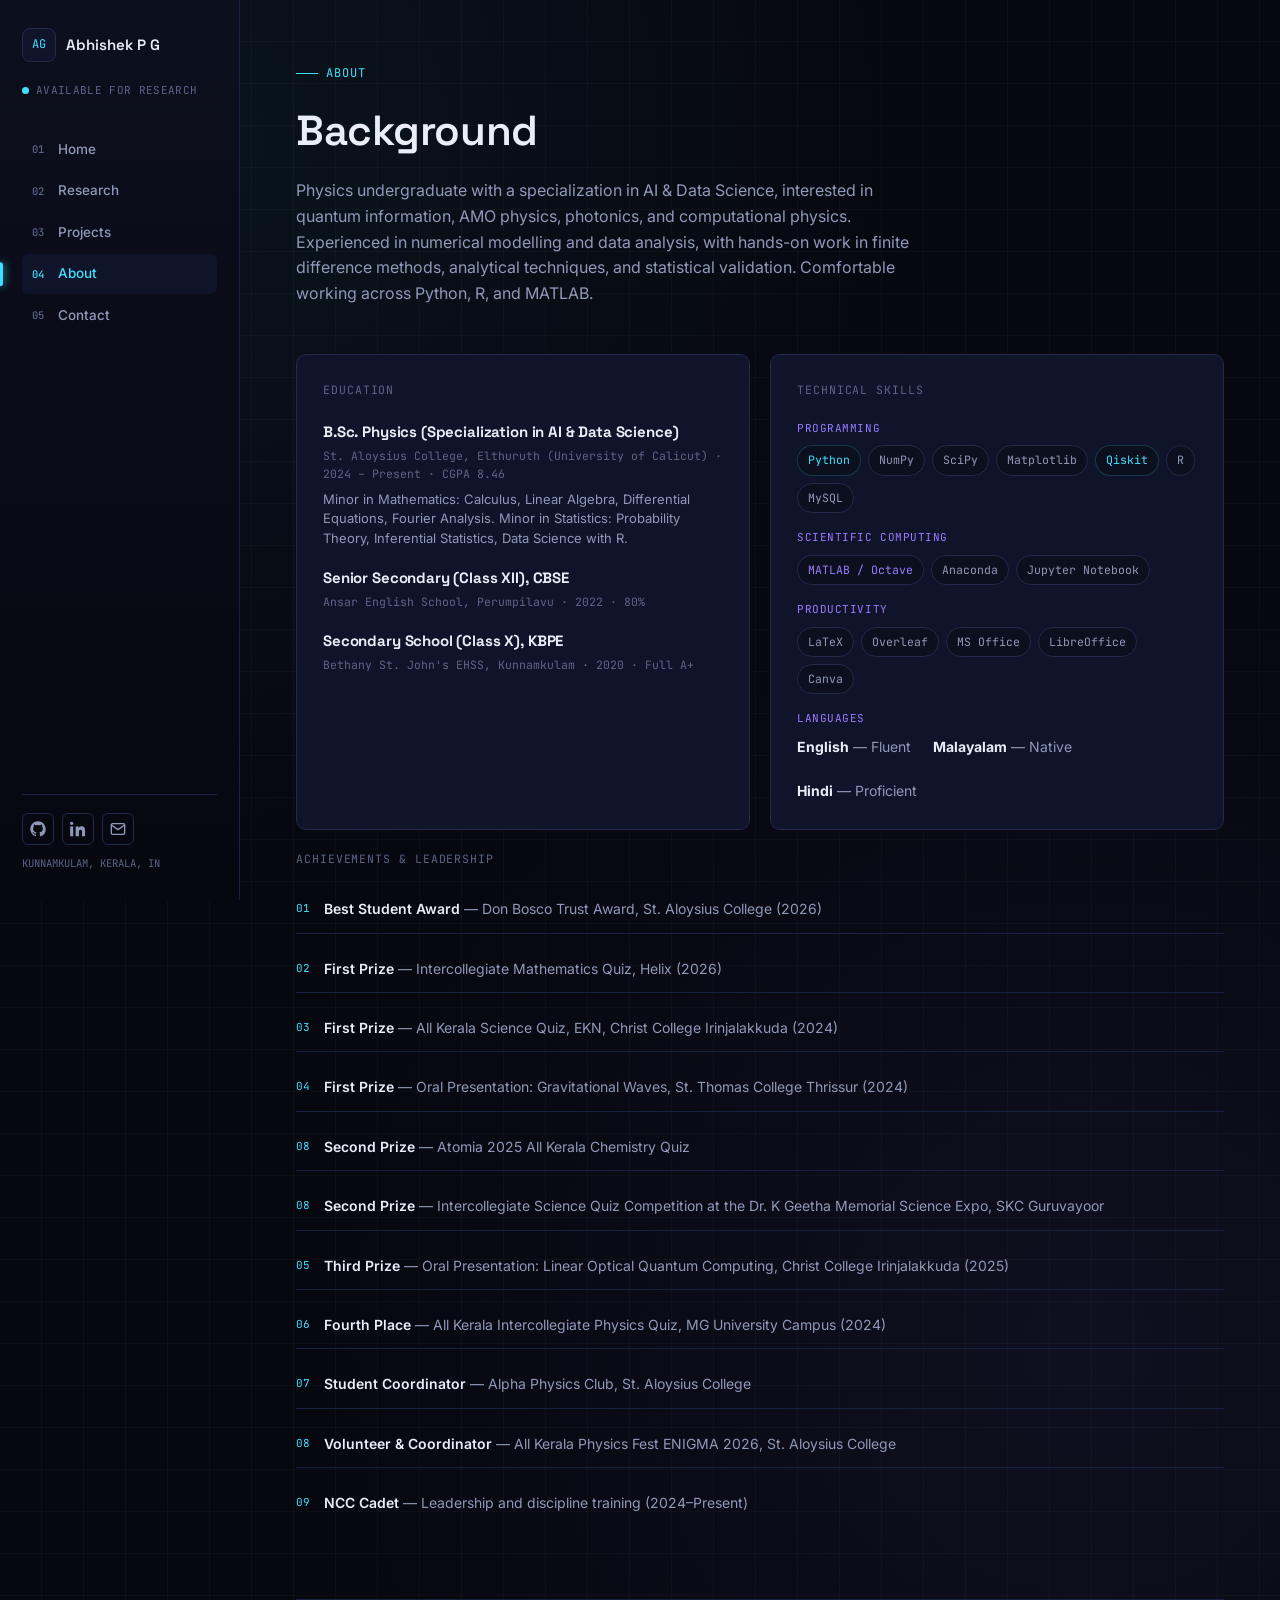
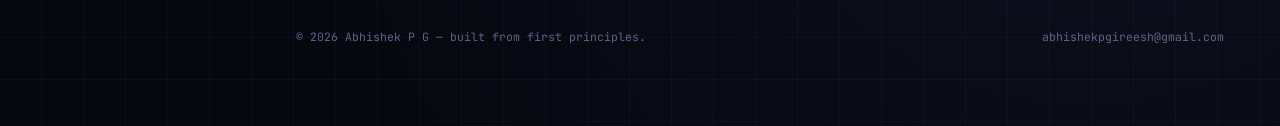
==== about.html @ 868a7b98 "Update about.html" ====
<!DOCTYPE html>
<html lang="en">
<head>
<meta charset="UTF-8">
<meta name="viewport" content="width=device-width, initial-scale=1.0">
<title>About — Abhishek P G</title>
<link rel="icon" type="image/svg+xml" href="favicon.svg">
<link rel="icon" href="favicon.ico" sizes="any">
<link rel="apple-touch-icon" href="apple-touch-icon.png">
<link rel="preconnect" href="https://fonts.googleapis.com">
<link rel="preconnect" href="https://fonts.gstatic.com" crossorigin>
<link href="https://fonts.googleapis.com/css2?family=Space+Grotesk:wght@500;600;700&family=Inter:wght@400;500;600&family=JetBrains+Mono:wght@400;500&display=swap" rel="stylesheet">
<link rel="stylesheet" href="style.css">
</head>
<body>

<div class="topbar">
  <div class="brand-name">Abhishek P G</div>
  <button class="menu-toggle" aria-label="Open navigation" aria-expanded="false">
    <svg width="18" height="18" viewBox="0 0 24 24" fill="none" stroke="currentColor" stroke-width="2" stroke-linecap="round"><line x1="3" y1="6" x2="21" y2="6"/><line x1="3" y1="12" x2="21" y2="12"/><line x1="3" y1="18" x2="21" y2="18"/></svg>
  </button>
</div>

<div class="shell">
  <aside class="sidebar">
    <div class="brand">
      <div class="brand-mark">AG</div>
      <div class="brand-name">Abhishek P G</div>
    </div>
    <div class="status-row"><span class="status-dot"></span> AVAILABLE FOR RESEARCH</div>

    <nav class="nav-list">
      <a href="index.html"><span class="idx">01</span>Home</a>
      <a href="research.html"><span class="idx">02</span>Research</a>
      <a href="projects.html"><span class="idx">03</span>Projects</a>
      <a href="about.html"><span class="idx">04</span>About</a>
      <a href="contact.html"><span class="idx">05</span>Contact</a>
    </nav>

    <div class="sidebar-foot">
      <div class="sidebar-socials">
        <a class="icon-btn" href="https://github.com/avatheman" target="_blank" rel="noopener" aria-label="GitHub">
          <svg width="16" height="16" viewBox="0 0 24 24" fill="currentColor"><path d="M12 .5C5.73.5.5 5.73.5 12c0 5.08 3.29 9.39 7.86 10.91.57.1.78-.25.78-.55v-1.94c-3.2.7-3.88-1.54-3.88-1.54-.52-1.33-1.28-1.68-1.28-1.68-1.04-.72.08-.7.08-.7 1.15.08 1.76 1.18 1.76 1.18 1.03 1.75 2.7 1.25 3.36.96.1-.75.4-1.25.73-1.54-2.55-.29-5.24-1.28-5.24-5.7 0-1.26.45-2.29 1.18-3.1-.12-.29-.51-1.46.11-3.05 0 0 .96-.31 3.15 1.18a10.9 10.9 0 0 1 5.74 0c2.19-1.49 3.15-1.18 3.15-1.18.62 1.59.23 2.76.11 3.05.73.81 1.18 1.84 1.18 3.1 0 4.43-2.69 5.41-5.25 5.7.41.36.78 1.08.78 2.17v3.22c0 .3.21.66.79.55A10.51 10.51 0 0 0 23.5 12c0-6.27-5.23-11.5-11.5-11.5Z"/></svg>
        </a>
        <a class="icon-btn" href="https://linkedin.com/in/abhishek-p-gireesh" target="_blank" rel="noopener" aria-label="LinkedIn">
          <svg width="16" height="16" viewBox="0 0 24 24" fill="currentColor"><path d="M4.98 3.5C4.98 4.88 3.87 6 2.5 6S0 4.88 0 3.5 1.12 1 2.5 1s2.48 1.12 2.48 2.5ZM.24 8.24h4.5V23H.24V8.24ZM8.5 8.24h4.32v2.01h.06c.6-1.13 2.07-2.33 4.26-2.33 4.55 0 5.39 3 5.39 6.9V23h-4.5v-6.44c0-1.54-.03-3.53-2.15-3.53-2.15 0-2.48 1.68-2.48 3.41V23H8.5V8.24Z"/></svg>
        </a>
        <a class="icon-btn" href="mailto:abhishekpgireesh@gmail.com" aria-label="Email">
          <svg width="16" height="16" viewBox="0 0 24 24" fill="none" stroke="currentColor" stroke-width="2" stroke-linecap="round" stroke-linejoin="round"><rect x="2" y="4" width="20" height="16" rx="2"/><path d="m22 6-10 7L2 6"/></svg>
        </a>
      </div>
      <div class="sidebar-loc">KUNNAMKULAM, KERALA, IN</div>
    </div>
  </aside>

  <main>
    <div class="container">
      <div class="page-eyebrow">About</div>
      <h1 class="page-title">Background</h1>
      <p class="page-lede">Physics undergraduate with a specialization in AI &amp; Data Science, interested in quantum information, AMO physics, photonics, and computational physics. Experienced in numerical modelling and data analysis, with hands-on work in finite difference methods, analytical techniques, and statistical validation. Comfortable working across Python, R, and MATLAB.</p>

      <div class="about-grid">
        <div class="card">
          <div class="section-label" style="margin-bottom:20px;">Education</div>
          <div class="edu-item">
            <h4>B.Sc. Physics (Specialization in AI &amp; Data Science)</h4>
            <div class="edu-meta">St. Aloysius College, Elthuruth (University of Calicut) · 2024 – Present · CGPA 8.46</div>
            <p>Minor in Mathematics: Calculus, Linear Algebra, Differential Equations, Fourier Analysis. Minor in Statistics: Probability Theory, Inferential Statistics, Data Science with R.</p>
          </div>
          <div class="edu-item">
            <h4>Senior Secondary (Class XII), CBSE</h4>
            <div class="edu-meta">Ansar English School, Perumpilavu · 2022 · 80%</div>
          </div>
          <div class="edu-item">
            <h4>Secondary School (Class X), KBPE</h4>
            <div class="edu-meta">Bethany St. John's EHSS, Kunnamkulam · 2020 · Full A+</div>
          </div>
        </div>

        <div class="card">
          <div class="section-label" style="margin-bottom:20px;">Technical Skills</div>
          <div class="skill-row">
            <div class="skill-cat">Programming</div>
            <div class="skill-tags">
              <span class="tag cyan">Python</span><span class="tag">NumPy</span><span class="tag">SciPy</span><span class="tag">Matplotlib</span><span class="tag cyan">Qiskit</span><span class="tag">R</span><span class="tag">MySQL</span>
            </div>
          </div>
          <div class="skill-row">
            <div class="skill-cat">Scientific Computing</div>
            <div class="skill-tags">
              <span class="tag violet">MATLAB / Octave</span><span class="tag">Anaconda</span><span class="tag">Jupyter Notebook</span>
            </div>
          </div>
          <div class="skill-row">
            <div class="skill-cat">Productivity</div>
            <div class="skill-tags">
              <span class="tag">LaTeX</span><span class="tag">Overleaf</span><span class="tag">MS Office</span><span class="tag">LibreOffice</span><span class="tag">Canva</span>
            </div>
          </div>
          <div class="skill-row" style="margin-bottom:0;">
            <div class="skill-cat">Languages</div>
            <div class="lang-row">
              <span class="lang-item"><b>English</b> — Fluent</span>
              <span class="lang-item"><b>Malayalam</b> — Native</span>
              <span class="lang-item"><b>Hindi</b> — Proficient</span>
            </div>
          </div>
        </div>
      </div>

      <div class="section-label">Achievements &amp; leadership</div>
      <div class="achv-list">
        <div class="achv-item"><span class="achv-mark">01</span><span><b>Best Student Award</b> — Don Bosco Trust Award, St. Aloysius College (2026)</span></div>
        <div class="achv-item"><span class="achv-mark">02</span><span><b>First Prize</b> — Intercollegiate Mathematics Quiz, Helix (2026)</span></div>
        <div class="achv-item"><span class="achv-mark">03</span><span><b>First Prize</b> — All Kerala Science Quiz, EKN, Christ College Irinjalakkuda (2024)</span></div>
        <div class="achv-item"><span class="achv-mark">04</span><span><b>First Prize</b> — Oral Presentation: Gravitational Waves, St. Thomas College Thrissur (2024)</span></div>

        <div class="achv-item"><span class="achv-mark">08</span><span><b>Second Prize</b> — Atomia 2025 All Kerala Chemistry Quiz</span></div>

        <div class="achv-item"><span class="achv-mark">08</span><span><b>Second Prize</b> —  Intercollegiate Science Quiz Competition at the Dr. K Geetha Memorial Science Expo, SKC Guruvayoor</span></div>

        <div class="achv-item"><span class="achv-mark">05</span><span><b>Third Prize</b> — Oral Presentation: Linear Optical Quantum Computing, Christ College Irinjalakkuda (2025)</span></div>
        <div class="achv-item"><span class="achv-mark">06</span><span><b>Fourth Place</b> — All Kerala Intercollegiate Physics Quiz, MG University Campus (2024)</span></div>
        <div class="achv-item"><span class="achv-mark">07</span><span><b>Student Coordinator</b> — Alpha Physics Club, St. Aloysius College</span></div>
        <div class="achv-item"><span class="achv-mark">08</span><span><b>Volunteer &amp; Coordinator</b> — All Kerala Physics Fest ENIGMA 2026, St. Aloysius College</span></div>
        <div class="achv-item"><span class="achv-mark">09</span><span><b>NCC Cadet</b> — Leadership and discipline training (2024–Present)</span></div>
      </div>

      <footer class="site-footer">
        <div>© 2026 Abhishek P G — built from first principles.</div>
        <div><a href="contact.html">abhishekpgireesh@gmail.com</a></div>
      </footer>
    </div>
  </main>
</div>

<script src="main.js"></script>
</body>
</html>
---- style.css ----
/* ============================================================
   Abhishek P G — Portfolio
   Design language: "Deep-Space Quantum"
   bg near-black indigo · electric cyan + violet accents
   Display: Space Grotesk · Body: Inter · Mono/data: JetBrains Mono
   ============================================================ */

:root{
  --bg:            #06070f;
  --bg-elevated:   #0c0f1d;
  --surface:       #10142a;
  --surface-2:     #151b36;
  --border:        #232a4a;
  --border-soft:   #1a2040;

  --cyan:          #3fe0ff;
  --cyan-dim:      #3fe0ff33;
  --violet:        #9b7bff;
  --violet-dim:    #9b7bff33;
  --error:         #ff5470;
  --error-dim:     #ff547033;

  --text:          #e9edf8;
  --text-dim:      #9099b8;
  --text-faint:    #5c6488;

  --font-display:  'Space Grotesk', sans-serif;
  --font-body:     'Inter', sans-serif;
  --font-mono:     'JetBrains Mono', monospace;

  --sidebar-w:     240px;
  --radius:        10px;
  --radius-sm:     6px;

  --ease: cubic-bezier(.16,.8,.3,1);
}

*, *::before, *::after{ box-sizing: border-box; }
html{ scroll-behavior: smooth; }

@media (prefers-reduced-motion: reduce){
  html{ scroll-behavior: auto; }
  *, *::before, *::after{
    animation-duration: 0.01ms !important;
    animation-iteration-count: 1 !important;
    transition-duration: 0.01ms !important;
    scroll-behavior: auto !important;
  }
}

body{
  margin: 0;
  background: var(--bg);
  color: var(--text);
  font-family: var(--font-body);
  font-size: 16px;
  line-height: 1.6;
  -webkit-font-smoothing: antialiased;
}

/* faint starfield / grid texture on the page background */
body{
  background-image:
    radial-gradient(circle at 15% 8%, rgba(63,224,255,0.06), transparent 40%),
    radial-gradient(circle at 85% 78%, rgba(155,123,255,0.07), transparent 45%),
    linear-gradient(rgba(255,255,255,0.025) 1px, transparent 1px),
    linear-gradient(90deg, rgba(255,255,255,0.025) 1px, transparent 1px);
  background-size: auto, auto, 42px 42px, 42px 42px;
  background-position: 0 0, 0 0, -1px -1px, -1px -1px;
}

a{ color: inherit; text-decoration: none; }
h1,h2,h3,h4{ font-family: var(--font-display); margin: 0; letter-spacing: -0.01em; }
p{ margin: 0; }
ul{ margin: 0; padding: 0; list-style: none; }

:focus-visible{
  outline: 2px solid var(--cyan);
  outline-offset: 3px;
  border-radius: 3px;
}

/* ---------- layout shell ---------- */
.shell{
  display: flex;
  min-height: 100vh;
}

/* ---------- sidebar ---------- */
.sidebar{
  width: var(--sidebar-w);
  flex-shrink: 0;
  position: sticky;
  top: 0;
  height: 100vh;
  border-right: 1px solid var(--border-soft);
  background: linear-gradient(180deg, var(--bg-elevated), var(--bg));
  display: flex;
  flex-direction: column;
  padding: 28px 22px;
  z-index: 100;
}

.brand{
  display: flex;
  align-items: center;
  gap: 10px;
  margin-bottom: 6px;
}
.brand-mark{
  width: 34px; height: 34px;
  border-radius: 8px;
  border: 1px solid var(--border);
  background: var(--surface);
  display: flex; align-items: center; justify-content: center;
  font-family: var(--font-mono);
  font-size: 12px;
  color: var(--cyan);
  flex-shrink: 0;
}
.brand-name{
  font-family: var(--font-display);
  font-size: 15px;
  font-weight: 600;
  line-height: 1.2;
}
.status-row{
  display: flex; align-items: center; gap: 7px;
  margin: 14px 0 30px;
  font-family: var(--font-mono);
  font-size: 11px;
  color: var(--text-faint);
  letter-spacing: 0.03em;
}
.status-dot{
  width: 7px; height: 7px; border-radius: 50%;
  background: var(--cyan);
  box-shadow: 0 0 0 0 var(--cyan-dim);
  animation: pulse-dot 2.4s var(--ease) infinite;
}
@keyframes pulse-dot{
  0%   { box-shadow: 0 0 0 0 rgba(63,224,255,0.5); }
  70%  { box-shadow: 0 0 0 7px rgba(63,224,255,0); }
  100% { box-shadow: 0 0 0 0 rgba(63,224,255,0); }
}

.nav-list{
  display: flex;
  flex-direction: column;
  gap: 2px;
}
.nav-list a{
  display: flex;
  align-items: center;
  gap: 10px;
  padding: 9px 10px;
  border-radius: var(--radius-sm);
  font-size: 13.5px;
  color: var(--text-dim);
  font-weight: 500;
  transition: color .15s var(--ease), background .15s var(--ease);
  position: relative;
}
.nav-list a .idx{
  font-family: var(--font-mono);
  font-size: 10.5px;
  color: var(--text-faint);
  width: 16px;
}
.nav-list a:hover{ color: var(--text); background: var(--surface); }
.nav-list a.active{
  color: var(--cyan);
  background: var(--surface);
}
.nav-list a.active .idx{ color: var(--cyan); }
.nav-list a.active::before{
  content:'';
  position: absolute;
  left: -22px;
  top: 50%; transform: translateY(-50%);
  width: 3px; height: 60%;
  background: var(--cyan);
  border-radius: 0 3px 3px 0;
  box-shadow: 0 0 8px var(--cyan);
}

.sidebar-foot{
  margin-top: auto;
  padding-top: 18px;
  border-top: 1px solid var(--border-soft);
  display: flex;
  flex-direction: column;
  gap: 10px;
}
.sidebar-socials{
  display: flex; gap: 8px;
}
.icon-btn{
  width: 32px; height: 32px;
  border-radius: var(--radius-sm);
  border: 1px solid var(--border);
  display: flex; align-items: center; justify-content: center;
  color: var(--text-dim);
  transition: all .15s var(--ease);
}
.icon-btn:hover{ color: var(--cyan); border-color: var(--cyan-dim); background: var(--surface); }
.sidebar-loc{
  font-family: var(--font-mono);
  font-size: 10.5px;
  color: var(--text-faint);
}

/* mobile topbar */
.topbar{
  display: none;
  position: sticky; top: 0; z-index: 200;
  align-items: center; justify-content: space-between;
  padding: 14px 18px;
  background: var(--bg-elevated);
  border-bottom: 1px solid var(--border-soft);
}
.topbar .brand-name{ font-size: 14px; }
.menu-toggle{
  width: 36px; height: 36px;
  border: 1px solid var(--border);
  border-radius: var(--radius-sm);
  background: var(--surface);
  color: var(--text);
  display: flex; align-items: center; justify-content: center;
}

/* ---------- main content ---------- */
main{
  flex: 1;
  min-width: 0;
  padding: 64px 56px 80px;
}
.page-eyebrow{
  font-family: var(--font-mono);
  font-size: 12px;
  color: var(--cyan);
  letter-spacing: 0.08em;
  text-transform: uppercase;
  display: flex; align-items: center; gap: 8px;
  margin-bottom: 14px;
}
.page-eyebrow::before{
  content:'';
  width: 22px; height: 1px;
  background: var(--cyan);
}
.page-title{
  font-size: clamp(30px, 4vw, 42px);
  font-weight: 600;
  margin-bottom: 14px;
}
.page-lede{
  color: var(--text-dim);
  max-width: 640px;
  font-size: 16px;
  margin-bottom: 48px;
}

.container{ max-width: 980px; }

/* ---------- buttons ---------- */
.btn{
  display: inline-flex;
  align-items: center;
  gap: 8px;
  padding: 11px 20px;
  border-radius: var(--radius-sm);
  font-family: var(--font-body);
  font-weight: 600;
  font-size: 13.5px;
  cursor: pointer;
  border: 1px solid transparent;
  transition: all .15s var(--ease);
}
.btn-primary{
  background: linear-gradient(135deg, var(--cyan), #6fd6ff);
  color: #04141c;
  box-shadow: 0 0 0 1px rgba(63,224,255,0.15), 0 8px 24px -8px rgba(63,224,255,0.45);
}
.btn-primary:hover{ filter: brightness(1.08); transform: translateY(-1px); }
.btn-ghost{
  background: transparent;
  border-color: var(--border);
  color: var(--text);
}
.btn-ghost:hover{ border-color: var(--cyan-dim); color: var(--cyan); }
.btn-mini{
  padding: 8px 14px;
  font-size: 12.5px;
  border-radius: var(--radius-sm);
  border: 1px solid var(--border);
  background: var(--surface);
  color: var(--text-dim);
  cursor: pointer;
  font-family: var(--font-mono);
  transition: all .15s var(--ease);
}
.btn-mini:hover{ color: var(--text); border-color: var(--cyan-dim); }
.btn-mini:disabled{ opacity: 0.4; cursor: not-allowed; }
.btn-mini.violet:hover{ border-color: var(--violet-dim); color: var(--violet); }

/* ---------- cards ---------- */
.card{
  background: var(--surface);
  border: 1px solid var(--border);
  border-radius: var(--radius);
  padding: 26px;
  transition: border-color .2s var(--ease), transform .2s var(--ease);
}
.card:hover{ border-color: var(--border-soft); }

/* ---------- pills / tags ---------- */
.tag{
  display: inline-flex;
  align-items: center;
  font-family: var(--font-mono);
  font-size: 11.5px;
  padding: 5px 10px;
  border-radius: 100px;
  border: 1px solid var(--border);
  color: var(--text-dim);
  background: var(--bg-elevated);
}
.tag.cyan{ color: var(--cyan); border-color: var(--cyan-dim); }
.tag.violet{ color: var(--violet); border-color: var(--violet-dim); }

/* ---------- footer ---------- */
footer.site-footer{
  border-top: 1px solid var(--border-soft);
  margin-top: 72px;
  padding-top: 28px;
  display: flex;
  align-items: center;
  justify-content: space-between;
  flex-wrap: wrap;
  gap: 12px;
  font-family: var(--font-mono);
  font-size: 11.5px;
  color: var(--text-faint);
}
footer.site-footer a:hover{ color: var(--cyan); }

/* ================= responsive ================= */
@media (max-width: 860px){
  .shell{ flex-direction: column; }
  .sidebar{ display: none; }
  .topbar{ display: flex; }
  main{ padding: 40px 22px 64px; }

  .sidebar.mobile-open{
    display: flex;
    position: fixed;
    inset: 0 0 0 0;
    width: 100%;
    height: 100vh;
    z-index: 300;
  }
}

/* ============================================================
   HOME — hero + circuit demo + highlights + featured project
   ============================================================ */
.hero{
  display: grid;
  grid-template-columns: 1.05fr 0.95fr;
  gap: 48px;
  align-items: center;
  padding-bottom: 64px;
  border-bottom: 1px solid var(--border-soft);
  margin-bottom: 56px;
}
@media (max-width: 1000px){
  .hero{ grid-template-columns: 1fr; }
}
.hero-eyebrow{
  font-family: var(--font-mono);
  font-size: 12px;
  color: var(--violet);
  letter-spacing: 0.06em;
  margin-bottom: 18px;
}
.hero h1{
  font-size: clamp(38px, 5.4vw, 60px);
  font-weight: 700;
  line-height: 1.04;
  margin-bottom: 20px;
}
.hero h1 .accent{
  background: linear-gradient(100deg, var(--cyan), var(--violet));
  -webkit-background-clip: text;
  background-clip: text;
  color: transparent;
}
.hero-sub{
  color: var(--text-dim);
  font-size: 16.5px;
  max-width: 460px;
  margin-bottom: 30px;
}
.hero-cta{ display: flex; gap: 12px; flex-wrap: wrap; }

/* --- circuit demo panel --- */
.circuit-panel{
  background: var(--surface);
  border: 1px solid var(--border);
  border-radius: 14px;
  padding: 22px 22px 20px;
  position: relative;
  overflow: hidden;
}
.circuit-panel::before{
  content:'';
  position: absolute; inset: 0;
  background: radial-gradient(circle at 80% 0%, rgba(155,123,255,0.08), transparent 55%);
  pointer-events: none;
}
.circuit-head{
  display: flex; align-items: center; justify-content: space-between;
  margin-bottom: 4px;
}
.circuit-title{
  font-family: var(--font-mono);
  font-size: 11.5px;
  color: var(--text-dim);
  letter-spacing: 0.03em;
}
.circuit-title b{ color: var(--text); font-weight: 600; }
.circuit-state-label{
  font-family: var(--font-mono);
  font-size: 10.5px;
  padding: 3px 9px;
  border-radius: 100px;
  border: 1px solid var(--border);
  color: var(--text-dim);
  transition: all .2s var(--ease);
}
.circuit-state-label[data-state="error"]{ color: var(--error); border-color: var(--error-dim); background: rgba(255,84,112,0.08); }
.circuit-state-label[data-state="corrected"]{ color: var(--cyan); border-color: var(--cyan-dim); background: rgba(63,224,255,0.08); }

.circuit-svg-wrap{ margin: 10px 0 14px; }
.circuit-svg-wrap svg{ width: 100%; height: auto; display: block; }

.qline{ stroke: var(--border); stroke-width: 1.5; }
.wire-label{ font-family: var(--font-mono); font-size: 10px; fill: var(--text-faint); }
.gate-box{ fill: var(--bg-elevated); stroke: var(--border); stroke-width: 1.2; }
.gate-label{ font-family: var(--font-mono); font-size: 10px; fill: var(--text-dim); text-anchor: middle; }
.cnot-dot{ fill: var(--text-dim); }
.cnot-ring{ fill: none; stroke: var(--text-dim); stroke-width: 1.4; }
.cnot-line{ stroke: var(--text-dim); stroke-width: 1.2; }

.qubit-state{
  fill: var(--bg-elevated);
  stroke: var(--cyan-dim);
  stroke-width: 1.6;
  transition: stroke .3s var(--ease), fill .3s var(--ease);
}
.qubit-state.is-error{ stroke: var(--error); fill: rgba(255,84,112,0.12); }
.qubit-state.is-flash{ animation: flash-ring 0.5s var(--ease); }
@keyframes flash-ring{
  0%{ stroke-width: 1.6; }
  40%{ stroke-width: 5; }
  100%{ stroke-width: 1.6; }
}
.qubit-ket{ font-family: var(--font-mono); font-size: 10.5px; fill: var(--text); text-anchor: middle; }

.syndrome-box{
  fill: var(--bg-elevated); stroke: var(--border); stroke-width: 1.2;
  transition: stroke .25s var(--ease), fill .25s var(--ease);
}
.syndrome-box.lit{ stroke: var(--violet); fill: rgba(155,123,255,0.14); }
.syndrome-val{ font-family: var(--font-mono); font-size: 11px; fill: var(--text-dim); text-anchor: middle; transition: fill .25s var(--ease); }
.syndrome-val.lit{ fill: var(--violet); }

.circuit-controls{
  display: flex; gap: 8px; flex-wrap: wrap;
  margin-top: 6px;
}
.circuit-caption{
  font-size: 12.5px;
  color: var(--text-faint);
  margin-top: 14px;
  line-height: 1.55;
}
.circuit-caption a{ color: var(--cyan); }
.circuit-caption a:hover{ text-decoration: underline; }

/* --- highlights strip --- */
.section-label{
  font-family: var(--font-mono);
  font-size: 11.5px;
  color: var(--text-faint);
  letter-spacing: 0.08em;
  text-transform: uppercase;
  margin-bottom: 18px;
}
.highlights-grid{
  display: grid;
  grid-template-columns: repeat(4, 1fr);
  gap: 14px;
  margin-bottom: 60px;
}
@media (max-width: 900px){ .highlights-grid{ grid-template-columns: repeat(2, 1fr); } }
@media (max-width: 520px){ .highlights-grid{ grid-template-columns: 1fr; } }
.highlight-card{
  display: block;
  background: var(--surface);
  border: 1px solid var(--border);
  border-radius: var(--radius);
  padding: 18px;
  transition: all .18s var(--ease);
}
.highlight-card:hover{ border-color: var(--cyan-dim); transform: translateY(-2px); }
.highlight-year{ font-family: var(--font-mono); font-size: 11px; color: var(--cyan); margin-bottom: 8px; display: block; }
.highlight-name{ font-weight: 600; font-size: 14px; margin-bottom: 6px; }
.highlight-desc{ font-size: 12.5px; color: var(--text-dim); line-height: 1.5; }

/* --- featured project --- */
.featured-project{
  display: grid;
  grid-template-columns: 1fr 1fr;
  gap: 0;
  border: 1px solid var(--border);
  border-radius: 14px;
  overflow: hidden;
  margin-bottom: 20px;
}
@media (max-width: 800px){ .featured-project{ grid-template-columns: 1fr; } }
.featured-visual{
  background:
    radial-gradient(circle at 30% 30%, rgba(63,224,255,0.16), transparent 55%),
    radial-gradient(circle at 75% 70%, rgba(155,123,255,0.18), transparent 55%),
    var(--bg-elevated);
  position: relative;
  min-height: 220px;
  display: flex; align-items: center; justify-content: center;
  padding: 24px;
}
.featured-body{ padding: 30px; background: var(--surface); }
.featured-body h3{ font-size: 21px; margin-bottom: 10px; }
.featured-body p{ color: var(--text-dim); font-size: 13.5px; margin-bottom: 16px; }
.featured-tags{ display: flex; gap: 8px; flex-wrap: wrap; margin-bottom: 20px; }

/* ============================================================
   RESEARCH — timeline
   ============================================================ */
.timeline{
  position: relative;
  padding-left: 28px;
  margin-bottom: 60px;
}
.timeline::before{
  content:'';
  position: absolute; left: 5px; top: 6px; bottom: 6px;
  width: 1px;
  background: linear-gradient(var(--cyan-dim), var(--violet-dim));
}
.tl-item{
  position: relative;
  padding-bottom: 40px;
}
.tl-item:last-child{ padding-bottom: 0; }
.tl-dot{
  position: absolute; left: -28px; top: 6px;
  width: 11px; height: 11px; border-radius: 50%;
  background: var(--bg);
  border: 2px solid var(--cyan);
}
.tl-date{
  font-family: var(--font-mono);
  font-size: 11.5px;
  color: var(--cyan);
  margin-bottom: 8px;
}
.tl-item h3{ font-size: 18px; margin-bottom: 3px; }
.tl-org{ font-size: 13.5px; color: var(--text-dim); margin-bottom: 4px; }
.tl-guide{ font-family: var(--font-mono); font-size: 11.5px; color: var(--text-faint); margin-bottom: 14px; }
.tl-item ul{ display: flex; flex-direction: column; gap: 8px; }
.tl-item li{
  font-size: 14px; color: var(--text-dim);
  padding-left: 16px; position: relative; line-height: 1.55;
}
.tl-item li::before{
  content:'—'; position: absolute; left: 0; color: var(--text-faint);
}

.interest-pills{ display: flex; flex-wrap: wrap; gap: 10px; margin-bottom: 60px; }

.wc-grid{ display: grid; grid-template-columns: 1fr 1fr; gap: 12px; }
@media (max-width: 700px){ .wc-grid{ grid-template-columns: 1fr; } }
.wc-item{
  border: 1px solid var(--border); border-radius: var(--radius-sm);
  padding: 14px 16px; font-size: 13.5px; color: var(--text-dim);
}
.wc-item b{ display: block; color: var(--text); font-size: 14px; margin-bottom: 3px; font-weight: 600; }

/* ============================================================
   PROJECTS
   ============================================================ */
.project-card{ margin-bottom: 24px; }
.project-head{ display: flex; align-items: flex-start; justify-content: space-between; gap: 20px; margin-bottom: 6px; flex-wrap: wrap; }
.project-head h3{ font-size: 20px; }
.project-meta{ font-family: var(--font-mono); font-size: 11.5px; color: var(--text-faint); margin-bottom: 16px; }
.project-card ul{ display: flex; flex-direction: column; gap: 9px; margin-bottom: 18px; }
.project-card li{ font-size: 14px; color: var(--text-dim); padding-left: 16px; position: relative; line-height: 1.55; }
.project-card li::before{ content:'—'; position: absolute; left: 0; color: var(--text-faint); }
.project-tags{ display: flex; flex-wrap: wrap; gap: 8px; }

/* ============================================================
   ABOUT — education / skills / achievements
   ============================================================ */
.about-grid{ display: grid; grid-template-columns: 1fr 1fr; gap: 20px; margin-bottom: 20px; }
@media (max-width: 800px){ .about-grid{ grid-template-columns: 1fr; } }
.edu-item{ margin-bottom: 18px; }
.edu-item:last-child{ margin-bottom: 0; }
.edu-item h4{ font-size: 15px; margin-bottom: 3px; }
.edu-item .edu-meta{ font-family: var(--font-mono); font-size: 11.5px; color: var(--text-faint); margin-bottom: 6px; }
.edu-item p{ font-size: 13px; color: var(--text-dim); line-height: 1.5; }

.skill-row{ margin-bottom: 16px; }
.skill-row:last-child{ margin-bottom: 0; }
.skill-cat{ font-family: var(--font-mono); font-size: 11px; color: var(--violet); text-transform: uppercase; letter-spacing: 0.05em; margin-bottom: 8px; }
.skill-tags{ display: flex; flex-wrap: wrap; gap: 7px; }

.achv-list{ display: flex; flex-direction: column; gap: 12px; margin-bottom: 40px; }
.achv-item{
  display: flex; gap: 14px; align-items: flex-start;
  font-size: 14px; color: var(--text-dim);
  padding: 12px 0; border-bottom: 1px solid var(--border-soft);
}
.achv-item:last-child{ border-bottom: none; }
.achv-mark{ font-family: var(--font-mono); font-size: 11px; color: var(--cyan); flex-shrink: 0; margin-top: 2px; }
.achv-item b{ color: var(--text); font-weight: 600; }

.lang-row{ display: flex; gap: 22px; flex-wrap: wrap; }
.lang-item{ font-size: 14px; color: var(--text-dim); }
.lang-item b{ color: var(--text); }

/* ============================================================
   CONTACT
   ============================================================ */
.contact-grid{ display: grid; grid-template-columns: 1.1fr 0.9fr; gap: 40px; }
@media (max-width: 800px){ .contact-grid{ grid-template-columns: 1fr; } }
.contact-list{ display: flex; flex-direction: column; gap: 4px; }
.contact-row{
  display: flex; align-items: center; gap: 16px;
  padding: 18px 4px;
  border-bottom: 1px solid var(--border-soft);
  transition: transform .15s var(--ease);
}
.contact-row:hover{ transform: translateX(4px); }
.contact-row:first-child{ padding-top: 4px; }
.contact-icon{
  width: 38px; height: 38px; flex-shrink: 0;
  border: 1px solid var(--border); border-radius: var(--radius-sm);
  display: flex; align-items: center; justify-content: center;
  color: var(--cyan);
}
.contact-label{ font-family: var(--font-mono); font-size: 10.5px; color: var(--text-faint); text-transform: uppercase; letter-spacing: 0.05em; margin-bottom: 3px; }
.contact-value{ font-size: 15px; font-weight: 500; }
.contact-note{
  margin-top: 28px;
  font-size: 13px;
  color: var(--text-faint);
  line-height: 1.6;
}
.availability-card{
  background: linear-gradient(160deg, rgba(63,224,255,0.06), rgba(155,123,255,0.05));
}
.availability-card h4{ font-size: 15px; margin-bottom: 10px; }
.availability-card p{ font-size: 13.5px; color: var(--text-dim); line-height: 1.6; margin-bottom: 18px; }

/* --- report link (research timeline) --- */
.tl-report-link{
  display: inline-flex;
  align-items: center;
  gap: 7px;
  margin-top: 14px;
  font-family: var(--font-mono);
  font-size: 12px;
  color: var(--cyan);
  border: 1px solid var(--cyan-dim);
  padding: 7px 13px;
  border-radius: 100px;
  transition: all .15s var(--ease);
}
.tl-report-link:hover{ background: rgba(63,224,255,0.08); border-color: var(--cyan); }
.tl-report-link svg{ flex-shrink: 0; }

/* --- project team --- */
.project-team{
  margin-top: 22px;
  padding-top: 20px;
  border-top: 1px solid var(--border-soft);
}
.team-grid{ display: flex; flex-wrap: wrap; gap: 10px; }
.team-member{
  display: inline-flex;
  align-items: center;
  gap: 8px;
  padding: 8px 14px;
  border: 1px solid var(--border);
  border-radius: 100px;
  font-size: 13px;
  color: var(--text-dim);
  background: var(--bg-elevated);
  transition: all .15s var(--ease);
}
.team-member svg{ color: var(--text-faint); flex-shrink: 0; transition: color .15s var(--ease); }
.team-member:hover{ color: var(--cyan); border-color: var(--cyan-dim); }
.team-member:hover svg{ color: var(--cyan); }

/* ============================================================
   404 page
   ============================================================ */
.error-shell{
  min-height: 100vh;
  display: flex;
  flex-direction: column;
  align-items: center;
  justify-content: center;
  text-align: center;
  padding: 40px 24px;
}
.error-code{
  font-family: var(--font-display);
  font-size: clamp(80px, 16vw, 160px);
  font-weight: 700;
  line-height: 1;
  background: linear-gradient(100deg, var(--cyan), var(--violet));
  -webkit-background-clip: text;
  background-clip: text;
  color: transparent;
  margin-bottom: 6px;
}
.error-title{
  font-family: var(--font-display);
  font-size: 22px;
  font-weight: 600;
  margin-bottom: 10px;
}
.error-sub{
  color: var(--text-dim);
  font-size: 14.5px;
  max-width: 380px;
  margin-bottom: 30px;
  line-height: 1.6;
}
.error-links{
  display: flex;
  gap: 10px;
  flex-wrap: wrap;
  justify-content: center;
  margin-top: 14px;
}
.error-links a{
  font-family: var(--font-mono);
  font-size: 12px;
  color: var(--text-dim);
  border: 1px solid var(--border);
  padding: 7px 14px;
  border-radius: 100px;
  transition: all .15s var(--ease);
}
.error-links a:hover{ color: var(--cyan); border-color: var(--cyan-dim); }
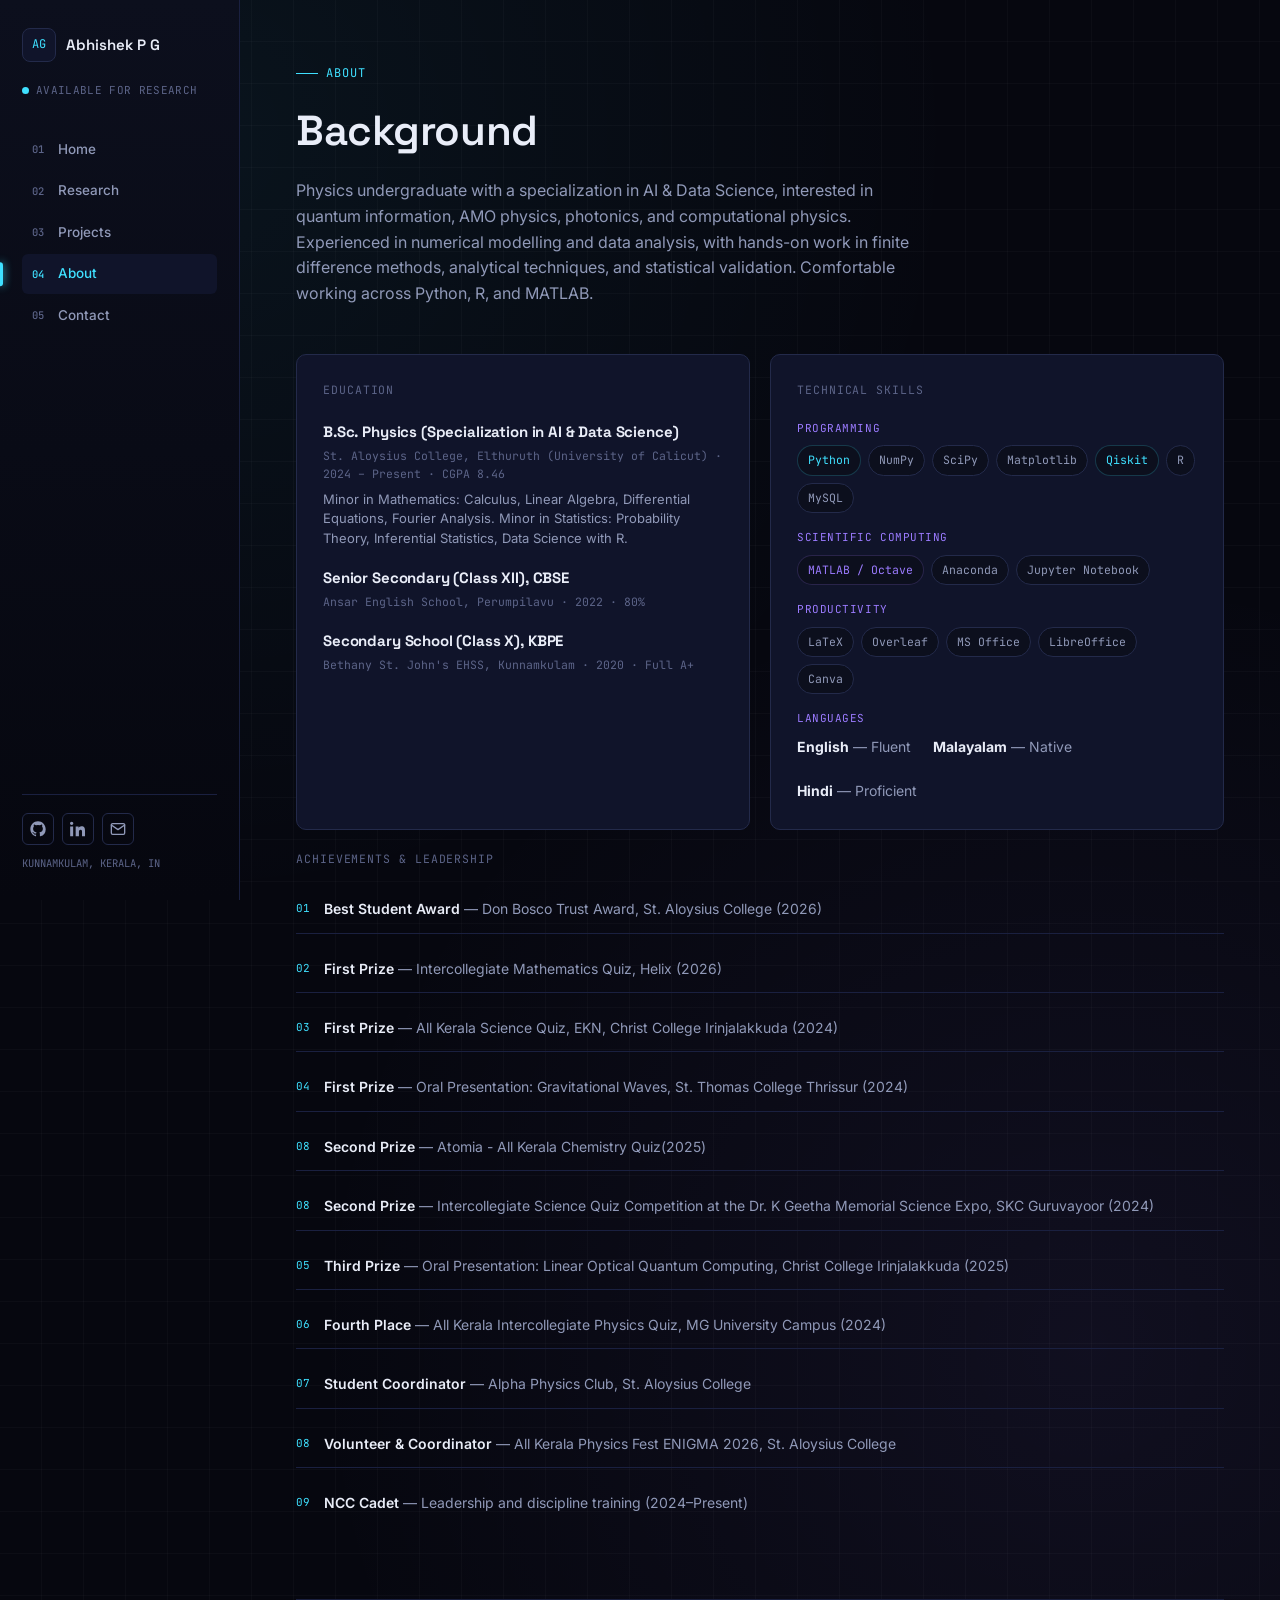
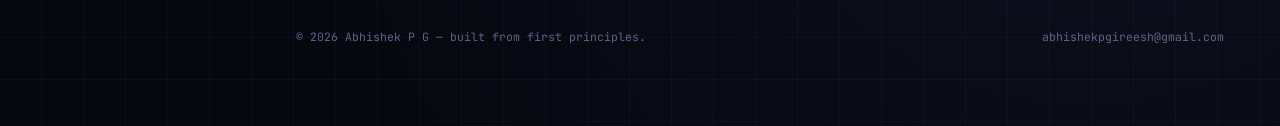
==== commit 4c221638: "Update about.html" ====
--- a/about.html
+++ b/about.html
@@ -115,9 +115,9 @@
         <div class="achv-item"><span class="achv-mark">03</span><span><b>First Prize</b> — All Kerala Science Quiz, EKN, Christ College Irinjalakkuda (2024)</span></div>
         <div class="achv-item"><span class="achv-mark">04</span><span><b>First Prize</b> — Oral Presentation: Gravitational Waves, St. Thomas College Thrissur (2024)</span></div>
 
-        <div class="achv-item"><span class="achv-mark">08</span><span><b>Second Prize</b> — Atomia 2025 All Kerala Chemistry Quiz</span></div>
+        <div class="achv-item"><span class="achv-mark">08</span><span><b>Second Prize</b> — Atomia - All Kerala Chemistry Quiz(2025)</span></div>
 
-        <div class="achv-item"><span class="achv-mark">08</span><span><b>Second Prize</b> —  Intercollegiate Science Quiz Competition at the Dr. K Geetha Memorial Science Expo, SKC Guruvayoor</span></div>
+        <div class="achv-item"><span class="achv-mark">08</span><span><b>Second Prize</b> —  Intercollegiate Science Quiz Competition at the Dr. K Geetha Memorial Science Expo, SKC Guruvayoor (2024)</span></div>
 
         <div class="achv-item"><span class="achv-mark">05</span><span><b>Third Prize</b> — Oral Presentation: Linear Optical Quantum Computing, Christ College Irinjalakkuda (2025)</span></div>
         <div class="achv-item"><span class="achv-mark">06</span><span><b>Fourth Place</b> — All Kerala Intercollegiate Physics Quiz, MG University Campus (2024)</span></div>
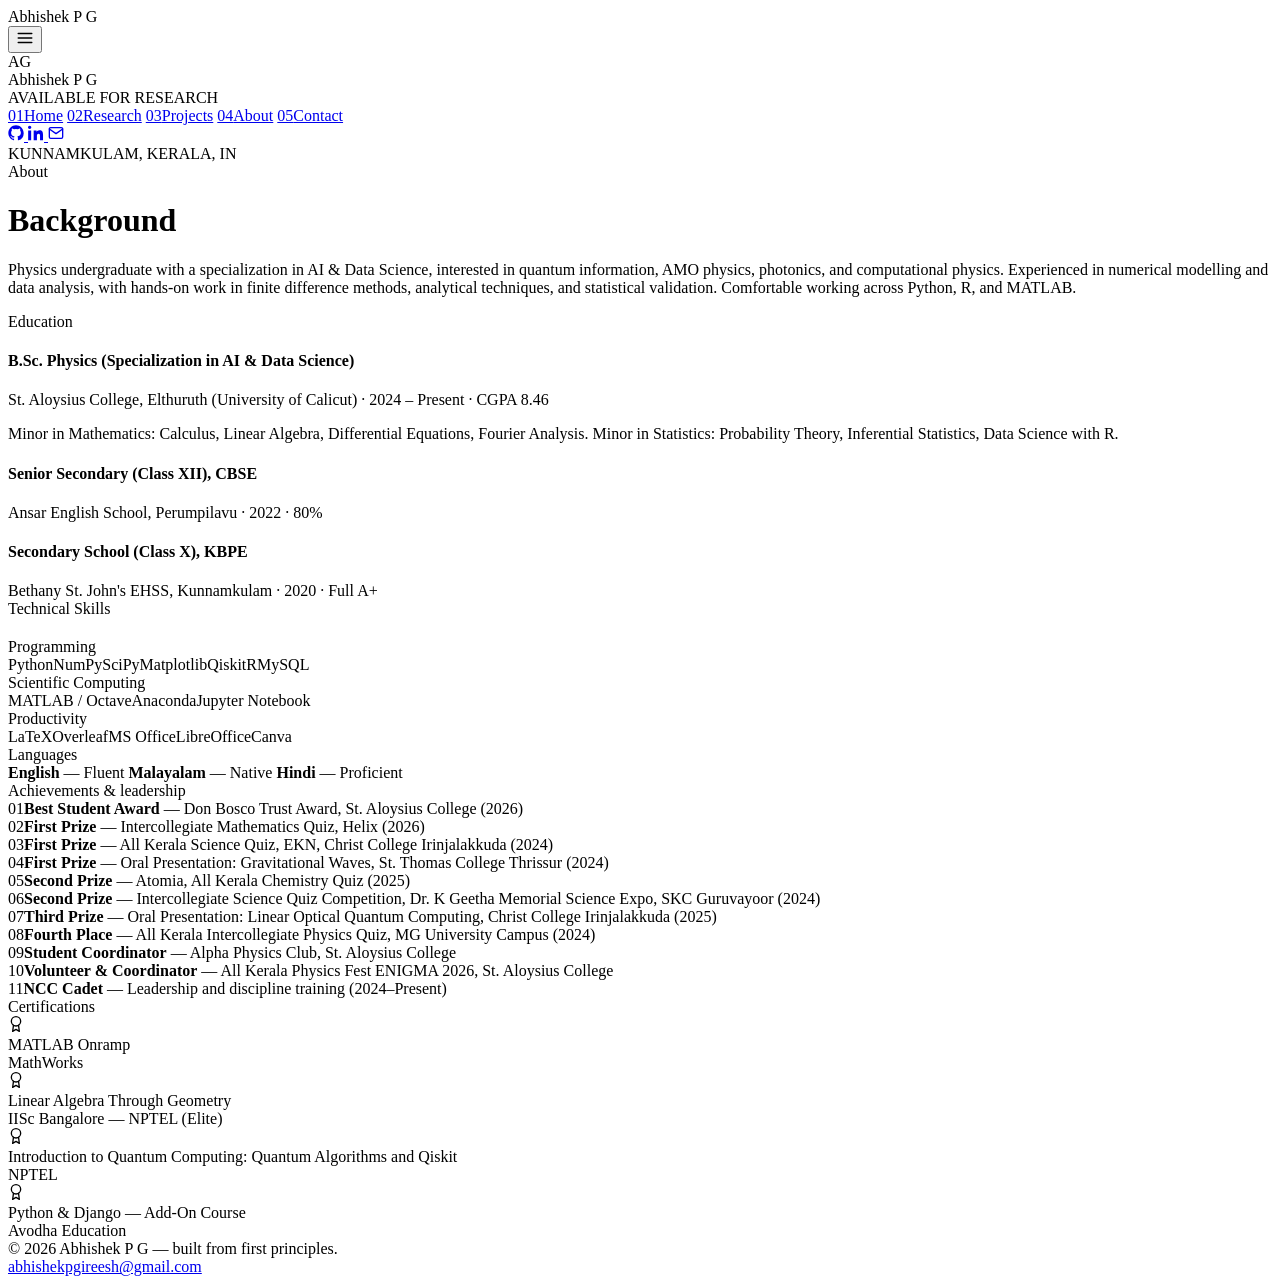
==== commit 749de2f3: "Update about.html" ====
--- a/about.html
+++ b/about.html
@@ -4,13 +4,25 @@
 <meta charset="UTF-8">
 <meta name="viewport" content="width=device-width, initial-scale=1.0">
 <title>About — Abhishek P G</title>
+<meta name="description" content="Background, education, technical skills, and achievements of Abhishek P G, B.Sc. Physics (AI & Data Science) at St. Aloysius College.">
+<link rel="canonical" href="https://avatheman.github.io/about.html">
+<meta property="og:type" content="website">
+<meta property="og:url" content="https://avatheman.github.io/about.html">
+<meta property="og:title" content="About — Abhishek P G">
+<meta property="og:description" content="Background, education, technical skills, and achievements of Abhishek P G, B.Sc. Physics (AI & Data Science) at St. Aloysius College.">
+<meta property="og:image" content="https://avatheman.github.io/og-image.png">
+<meta name="twitter:card" content="summary_large_image">
+<meta name="twitter:title" content="About — Abhishek P G">
+<meta name="twitter:description" content="Background, education, technical skills, and achievements of Abhishek P G, B.Sc. Physics (AI & Data Science) at St. Aloysius College.">
+<meta name="twitter:image" content="https://avatheman.github.io/og-image.png">
+<meta name="theme-color" content="#06070f">
 <link rel="icon" type="image/svg+xml" href="favicon.svg">
 <link rel="icon" href="favicon.ico" sizes="any">
 <link rel="apple-touch-icon" href="apple-touch-icon.png">
 <link rel="preconnect" href="https://fonts.googleapis.com">
 <link rel="preconnect" href="https://fonts.gstatic.com" crossorigin>
 <link href="https://fonts.googleapis.com/css2?family=Space+Grotesk:wght@500;600;700&family=Inter:wght@400;500;600&family=JetBrains+Mono:wght@400;500&display=swap" rel="stylesheet">
-<link rel="stylesheet" href="style.css">
+<link rel="stylesheet" href="css/style.css">
 </head>
 <body>
 
@@ -114,16 +126,53 @@
         <div class="achv-item"><span class="achv-mark">02</span><span><b>First Prize</b> — Intercollegiate Mathematics Quiz, Helix (2026)</span></div>
         <div class="achv-item"><span class="achv-mark">03</span><span><b>First Prize</b> — All Kerala Science Quiz, EKN, Christ College Irinjalakkuda (2024)</span></div>
         <div class="achv-item"><span class="achv-mark">04</span><span><b>First Prize</b> — Oral Presentation: Gravitational Waves, St. Thomas College Thrissur (2024)</span></div>
+        <div class="achv-item"><span class="achv-mark">05</span><span><b>Second Prize</b> — Atomia, All Kerala Chemistry Quiz (2025)</span></div>
+        <div class="achv-item"><span class="achv-mark">06</span><span><b>Second Prize</b> — Intercollegiate Science Quiz Competition, Dr. K Geetha Memorial Science Expo, SKC Guruvayoor (2024)</span></div>
+        <div class="achv-item"><span class="achv-mark">07</span><span><b>Third Prize</b> — Oral Presentation: Linear Optical Quantum Computing, Christ College Irinjalakkuda (2025)</span></div>
+        <div class="achv-item"><span class="achv-mark">08</span><span><b>Fourth Place</b> — All Kerala Intercollegiate Physics Quiz, MG University Campus (2024)</span></div>
+        <div class="achv-item"><span class="achv-mark">09</span><span><b>Student Coordinator</b> — Alpha Physics Club, St. Aloysius College</span></div>
+        <div class="achv-item"><span class="achv-mark">10</span><span><b>Volunteer &amp; Coordinator</b> — All Kerala Physics Fest ENIGMA 2026, St. Aloysius College</span></div>
+        <div class="achv-item"><span class="achv-mark">11</span><span><b>NCC Cadet</b> — Leadership and discipline training (2024–Present)</span></div>
+      </div>
 
-        <div class="achv-item"><span class="achv-mark">08</span><span><b>Second Prize</b> — Atomia - All Kerala Chemistry Quiz(2025)</span></div>
-
-        <div class="achv-item"><span class="achv-mark">08</span><span><b>Second Prize</b> —  Intercollegiate Science Quiz Competition at the Dr. K Geetha Memorial Science Expo, SKC Guruvayoor (2024)</span></div>
-
-        <div class="achv-item"><span class="achv-mark">05</span><span><b>Third Prize</b> — Oral Presentation: Linear Optical Quantum Computing, Christ College Irinjalakkuda (2025)</span></div>
-        <div class="achv-item"><span class="achv-mark">06</span><span><b>Fourth Place</b> — All Kerala Intercollegiate Physics Quiz, MG University Campus (2024)</span></div>
-        <div class="achv-item"><span class="achv-mark">07</span><span><b>Student Coordinator</b> — Alpha Physics Club, St. Aloysius College</span></div>
-        <div class="achv-item"><span class="achv-mark">08</span><span><b>Volunteer &amp; Coordinator</b> — All Kerala Physics Fest ENIGMA 2026, St. Aloysius College</span></div>
-        <div class="achv-item"><span class="achv-mark">09</span><span><b>NCC Cadet</b> — Leadership and discipline training (2024–Present)</span></div>
+      <div class="section-label">Certifications</div>
+      <div class="cert-list">
+        <div class="cert-item">
+          <div class="cert-icon">
+            <svg width="16" height="16" viewBox="0 0 24 24" fill="none" stroke="currentColor" stroke-width="2" stroke-linecap="round" stroke-linejoin="round"><circle cx="12" cy="8" r="7"/><polyline points="8.21 13.89 7 23 12 20 17 23 15.79 13.88"/></svg>
+          </div>
+          <div>
+            <div class="cert-name">MATLAB Onramp</div>
+            <div class="cert-issuer">MathWorks</div>
+          </div>
+        </div>
+        <div class="cert-item">
+          <div class="cert-icon">
+            <svg width="16" height="16" viewBox="0 0 24 24" fill="none" stroke="currentColor" stroke-width="2" stroke-linecap="round" stroke-linejoin="round"><circle cx="12" cy="8" r="7"/><polyline points="8.21 13.89 7 23 12 20 17 23 15.79 13.88"/></svg>
+          </div>
+          <div>
+            <div class="cert-name">Linear Algebra Through Geometry</div>
+            <div class="cert-issuer">IISc Bangalore — NPTEL (Elite)</div>
+          </div>
+        </div>
+        <div class="cert-item">
+          <div class="cert-icon">
+            <svg width="16" height="16" viewBox="0 0 24 24" fill="none" stroke="currentColor" stroke-width="2" stroke-linecap="round" stroke-linejoin="round"><circle cx="12" cy="8" r="7"/><polyline points="8.21 13.89 7 23 12 20 17 23 15.79 13.88"/></svg>
+          </div>
+          <div>
+            <div class="cert-name">Introduction to Quantum Computing: Quantum Algorithms and Qiskit</div>
+            <div class="cert-issuer">NPTEL</div>
+          </div>
+        </div>
+        <div class="cert-item">
+          <div class="cert-icon">
+            <svg width="16" height="16" viewBox="0 0 24 24" fill="none" stroke="currentColor" stroke-width="2" stroke-linecap="round" stroke-linejoin="round"><circle cx="12" cy="8" r="7"/><polyline points="8.21 13.89 7 23 12 20 17 23 15.79 13.88"/></svg>
+          </div>
+          <div>
+            <div class="cert-name">Python &amp; Django — Add-On Course</div>
+            <div class="cert-issuer">Avodha Education</div>
+          </div>
+        </div>
       </div>
 
       <footer class="site-footer">
@@ -134,6 +183,10 @@
   </main>
 </div>
 
-<script src="main.js"></script>
+<!-- Privacy-friendly analytics (GoatCounter) — no cookies, no personal data.
+     Replace YOURCODE with your own GoatCounter site code after signing up
+     at goatcounter.com/signup — see instructions below. -->
+<script data-goatcounter="https://YOURCODE.goatcounter.com/count" async src="//gc.zgo.at/count.js"></script>
+<script src="js/main.js"></script>
 </body>
 </html>
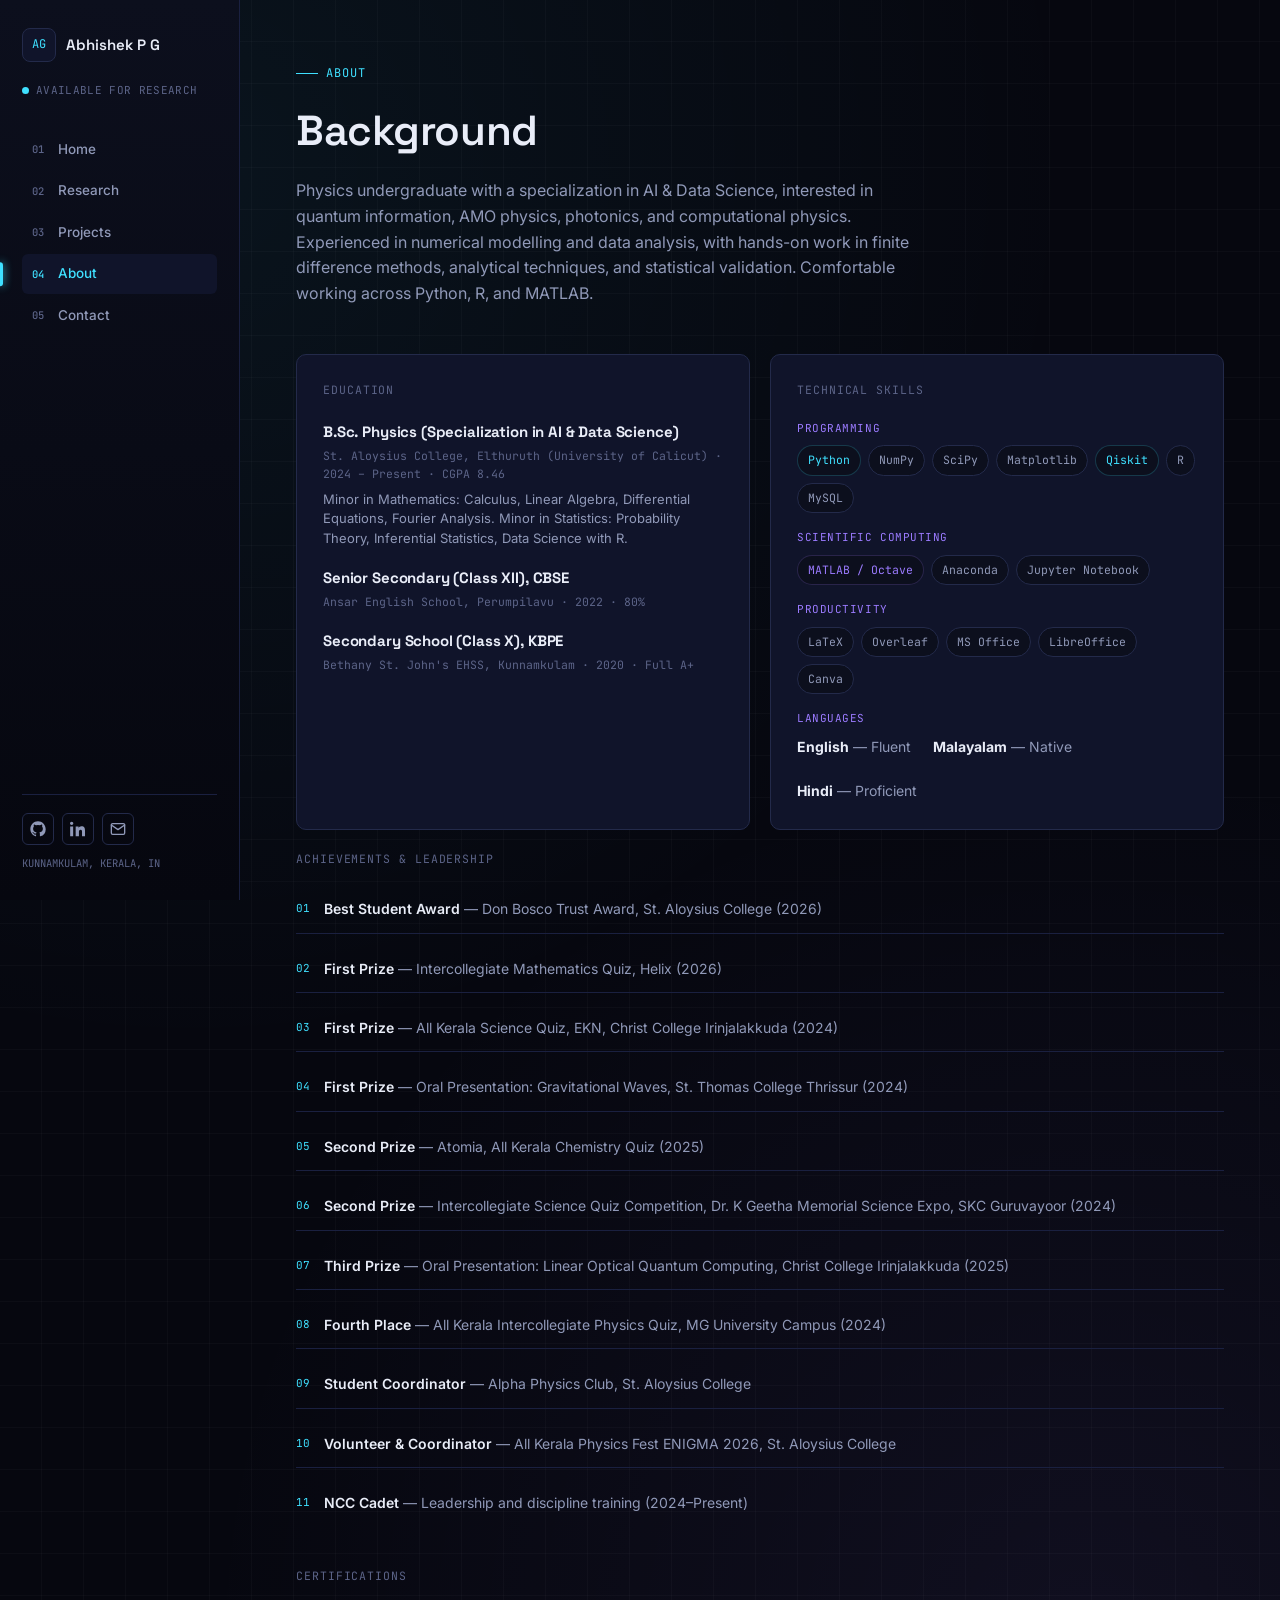
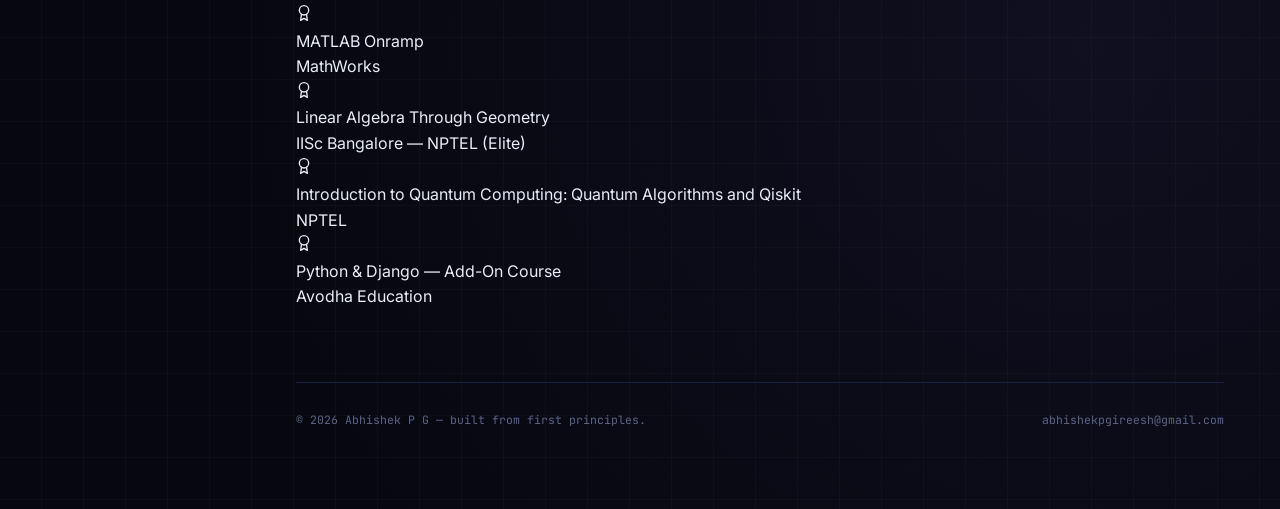
==== commit 61a7fc80: "Update about.html" ====
--- a/about.html
+++ b/about.html
@@ -22,7 +22,7 @@
 <link rel="preconnect" href="https://fonts.googleapis.com">
 <link rel="preconnect" href="https://fonts.gstatic.com" crossorigin>
 <link href="https://fonts.googleapis.com/css2?family=Space+Grotesk:wght@500;600;700&family=Inter:wght@400;500;600&family=JetBrains+Mono:wght@400;500&display=swap" rel="stylesheet">
-<link rel="stylesheet" href="css/style.css">
+<link rel="stylesheet" href="style.css">
 </head>
 <body>
 
@@ -187,6 +187,6 @@
      Replace YOURCODE with your own GoatCounter site code after signing up
      at goatcounter.com/signup — see instructions below. -->
 <script data-goatcounter="https://YOURCODE.goatcounter.com/count" async src="//gc.zgo.at/count.js"></script>
-<script src="js/main.js"></script>
+<script src="main.js"></script>
 </body>
 </html>
--- a/style.css
+++ b/style.css
@@ -0,0 +1,658 @@
+/* ============================================================
+   Abhishek P G — Portfolio
+   Design language: "Deep-Space Quantum"
+   bg near-black indigo · electric cyan + violet accents
+   Display: Space Grotesk · Body: Inter · Mono/data: JetBrains Mono
+   ============================================================ */
+
+:root{
+  --bg:            #06070f;
+  --bg-elevated:   #0c0f1d;
+  --surface:       #10142a;
+  --surface-2:     #151b36;
+  --border:        #232a4a;
+  --border-soft:   #1a2040;
+
+  --cyan:          #3fe0ff;
+  --cyan-dim:      #3fe0ff33;
+  --violet:        #9b7bff;
+  --violet-dim:    #9b7bff33;
+  --error:         #ff5470;
+  --error-dim:     #ff547033;
+
+  --text:          #e9edf8;
+  --text-dim:      #9099b8;
+  --text-faint:    #5c6488;
+
+  --font-display:  'Space Grotesk', sans-serif;
+  --font-body:     'Inter', sans-serif;
+  --font-mono:     'JetBrains Mono', monospace;
+
+  --sidebar-w:     240px;
+  --radius:        10px;
+  --radius-sm:     6px;
+
+  --ease: cubic-bezier(.16,.8,.3,1);
+}
+
+*, *::before, *::after{ box-sizing: border-box; }
+html{ scroll-behavior: smooth; }
+
+@media (prefers-reduced-motion: reduce){
+  html{ scroll-behavior: auto; }
+  *, *::before, *::after{
+    animation-duration: 0.01ms !important;
+    animation-iteration-count: 1 !important;
+    transition-duration: 0.01ms !important;
+    scroll-behavior: auto !important;
+  }
+}
+
+body{
+  margin: 0;
+  background: var(--bg);
+  color: var(--text);
+  font-family: var(--font-body);
+  font-size: 16px;
+  line-height: 1.6;
+  -webkit-font-smoothing: antialiased;
+}
+
+/* faint starfield / grid texture on the page background */
+body{
+  background-image:
+    radial-gradient(circle at 15% 8%, rgba(63,224,255,0.06), transparent 40%),
+    radial-gradient(circle at 85% 78%, rgba(155,123,255,0.07), transparent 45%),
+    linear-gradient(rgba(255,255,255,0.025) 1px, transparent 1px),
+    linear-gradient(90deg, rgba(255,255,255,0.025) 1px, transparent 1px);
+  background-size: auto, auto, 42px 42px, 42px 42px;
+  background-position: 0 0, 0 0, -1px -1px, -1px -1px;
+}
+
+a{ color: inherit; text-decoration: none; }
+h1,h2,h3,h4{ font-family: var(--font-display); margin: 0; letter-spacing: -0.01em; }
+p{ margin: 0; }
+ul{ margin: 0; padding: 0; list-style: none; }
+
+:focus-visible{
+  outline: 2px solid var(--cyan);
+  outline-offset: 3px;
+  border-radius: 3px;
+}
+
+/* ---------- layout shell ---------- */
+.shell{
+  display: flex;
+  min-height: 100vh;
+}
+
+/* ---------- sidebar ---------- */
+.sidebar{
+  width: var(--sidebar-w);
+  flex-shrink: 0;
+  position: sticky;
+  top: 0;
+  height: 100vh;
+  border-right: 1px solid var(--border-soft);
+  background: linear-gradient(180deg, var(--bg-elevated), var(--bg));
+  display: flex;
+  flex-direction: column;
+  padding: 28px 22px;
+  z-index: 100;
+}
+
+.brand{
+  display: flex;
+  align-items: center;
+  gap: 10px;
+  margin-bottom: 6px;
+}
+.brand-mark{
+  width: 34px; height: 34px;
+  border-radius: 8px;
+  border: 1px solid var(--border);
+  background: var(--surface);
+  display: flex; align-items: center; justify-content: center;
+  font-family: var(--font-mono);
+  font-size: 12px;
+  color: var(--cyan);
+  flex-shrink: 0;
+}
+.brand-name{
+  font-family: var(--font-display);
+  font-size: 15px;
+  font-weight: 600;
+  line-height: 1.2;
+}
+.status-row{
+  display: flex; align-items: center; gap: 7px;
+  margin: 14px 0 30px;
+  font-family: var(--font-mono);
+  font-size: 11px;
+  color: var(--text-faint);
+  letter-spacing: 0.03em;
+}
+.status-dot{
+  width: 7px; height: 7px; border-radius: 50%;
+  background: var(--cyan);
+  box-shadow: 0 0 0 0 var(--cyan-dim);
+  animation: pulse-dot 2.4s var(--ease) infinite;
+}
+@keyframes pulse-dot{
+  0%   { box-shadow: 0 0 0 0 rgba(63,224,255,0.5); }
+  70%  { box-shadow: 0 0 0 7px rgba(63,224,255,0); }
+  100% { box-shadow: 0 0 0 0 rgba(63,224,255,0); }
+}
+
+.nav-list{
+  display: flex;
+  flex-direction: column;
+  gap: 2px;
+}
+.nav-list a{
+  display: flex;
+  align-items: center;
+  gap: 10px;
+  padding: 9px 10px;
+  border-radius: var(--radius-sm);
+  font-size: 13.5px;
+  color: var(--text-dim);
+  font-weight: 500;
+  transition: color .15s var(--ease), background .15s var(--ease);
+  position: relative;
+}
+.nav-list a .idx{
+  font-family: var(--font-mono);
+  font-size: 10.5px;
+  color: var(--text-faint);
+  width: 16px;
+}
+.nav-list a:hover{ color: var(--text); background: var(--surface); }
+.nav-list a.active{
+  color: var(--cyan);
+  background: var(--surface);
+}
+.nav-list a.active .idx{ color: var(--cyan); }
+.nav-list a.active::before{
+  content:'';
+  position: absolute;
+  left: -22px;
+  top: 50%; transform: translateY(-50%);
+  width: 3px; height: 60%;
+  background: var(--cyan);
+  border-radius: 0 3px 3px 0;
+  box-shadow: 0 0 8px var(--cyan);
+}
+
+.sidebar-foot{
+  margin-top: auto;
+  padding-top: 18px;
+  border-top: 1px solid var(--border-soft);
+  display: flex;
+  flex-direction: column;
+  gap: 10px;
+}
+.sidebar-socials{
+  display: flex; gap: 8px;
+}
+.icon-btn{
+  width: 32px; height: 32px;
+  border-radius: var(--radius-sm);
+  border: 1px solid var(--border);
+  display: flex; align-items: center; justify-content: center;
+  color: var(--text-dim);
+  transition: all .15s var(--ease);
+}
+.icon-btn:hover{ color: var(--cyan); border-color: var(--cyan-dim); background: var(--surface); }
+.sidebar-loc{
+  font-family: var(--font-mono);
+  font-size: 10.5px;
+  color: var(--text-faint);
+}
+
+/* mobile topbar */
+.topbar{
+  display: none;
+  position: sticky; top: 0; z-index: 200;
+  align-items: center; justify-content: space-between;
+  padding: 14px 18px;
+  background: var(--bg-elevated);
+  border-bottom: 1px solid var(--border-soft);
+}
+.topbar .brand-name{ font-size: 14px; }
+.menu-toggle{
+  width: 36px; height: 36px;
+  border: 1px solid var(--border);
+  border-radius: var(--radius-sm);
+  background: var(--surface);
+  color: var(--text);
+  display: flex; align-items: center; justify-content: center;
+}
+
+/* ---------- main content ---------- */
+main{
+  flex: 1;
+  min-width: 0;
+  padding: 64px 56px 80px;
+}
+.page-eyebrow{
+  font-family: var(--font-mono);
+  font-size: 12px;
+  color: var(--cyan);
+  letter-spacing: 0.08em;
+  text-transform: uppercase;
+  display: flex; align-items: center; gap: 8px;
+  margin-bottom: 14px;
+}
+.page-eyebrow::before{
+  content:'';
+  width: 22px; height: 1px;
+  background: var(--cyan);
+}
+.page-title{
+  font-size: clamp(30px, 4vw, 42px);
+  font-weight: 600;
+  margin-bottom: 14px;
+}
+.page-lede{
+  color: var(--text-dim);
+  max-width: 640px;
+  font-size: 16px;
+  margin-bottom: 48px;
+}
+
+.container{ max-width: 980px; }
+
+/* ---------- buttons ---------- */
+.btn{
+  display: inline-flex;
+  align-items: center;
+  gap: 8px;
+  padding: 11px 20px;
+  border-radius: var(--radius-sm);
+  font-family: var(--font-body);
+  font-weight: 600;
+  font-size: 13.5px;
+  cursor: pointer;
+  border: 1px solid transparent;
+  transition: all .15s var(--ease);
+}
+.btn-primary{
+  background: linear-gradient(135deg, var(--cyan), #6fd6ff);
+  color: #04141c;
+  box-shadow: 0 0 0 1px rgba(63,224,255,0.15), 0 8px 24px -8px rgba(63,224,255,0.45);
+}
+.btn-primary:hover{ filter: brightness(1.08); transform: translateY(-1px); }
+.btn-ghost{
+  background: transparent;
+  border-color: var(--border);
+  color: var(--text);
+}
+.btn-ghost:hover{ border-color: var(--cyan-dim); color: var(--cyan); }
+.btn-mini{
+  padding: 8px 14px;
+  font-size: 12.5px;
+  border-radius: var(--radius-sm);
+  border: 1px solid var(--border);
+  background: var(--surface);
+  color: var(--text-dim);
+  cursor: pointer;
+  font-family: var(--font-mono);
+  transition: all .15s var(--ease);
+}
+.btn-mini:hover{ color: var(--text); border-color: var(--cyan-dim); }
+.btn-mini:disabled{ opacity: 0.4; cursor: not-allowed; }
+.btn-mini.violet:hover{ border-color: var(--violet-dim); color: var(--violet); }
+
+/* ---------- cards ---------- */
+.card{
+  background: var(--surface);
+  border: 1px solid var(--border);
+  border-radius: var(--radius);
+  padding: 26px;
+  transition: border-color .2s var(--ease), transform .2s var(--ease);
+}
+.card:hover{ border-color: var(--border-soft); }
+
+/* ---------- pills / tags ---------- */
+.tag{
+  display: inline-flex;
+  align-items: center;
+  font-family: var(--font-mono);
+  font-size: 11.5px;
+  padding: 5px 10px;
+  border-radius: 100px;
+  border: 1px solid var(--border);
+  color: var(--text-dim);
+  background: var(--bg-elevated);
+}
+.tag.cyan{ color: var(--cyan); border-color: var(--cyan-dim); }
+.tag.violet{ color: var(--violet); border-color: var(--violet-dim); }
+
+/* ---------- footer ---------- */
+footer.site-footer{
+  border-top: 1px solid var(--border-soft);
+  margin-top: 72px;
+  padding-top: 28px;
+  display: flex;
+  align-items: center;
+  justify-content: space-between;
+  flex-wrap: wrap;
+  gap: 12px;
+  font-family: var(--font-mono);
+  font-size: 11.5px;
+  color: var(--text-faint);
+}
+footer.site-footer a:hover{ color: var(--cyan); }
+
+/* ================= responsive ================= */
+@media (max-width: 860px){
+  .shell{ flex-direction: column; }
+  .sidebar{ display: none; }
+  .topbar{ display: flex; }
+  main{ padding: 40px 22px 64px; }
+
+  .sidebar.mobile-open{
+    display: flex;
+    position: fixed;
+    inset: 0 0 0 0;
+    width: 100%;
+    height: 100vh;
+    z-index: 300;
+  }
+}
+
+/* ============================================================
+   HOME — hero + circuit demo + highlights + featured project
+   ============================================================ */
+.hero{
+  display: grid;
+  grid-template-columns: 1.05fr 0.95fr;
+  gap: 48px;
+  align-items: center;
+  padding-bottom: 64px;
+  border-bottom: 1px solid var(--border-soft);
+  margin-bottom: 56px;
+}
+@media (max-width: 1000px){
+  .hero{ grid-template-columns: 1fr; }
+}
+.hero-eyebrow{
+  font-family: var(--font-mono);
+  font-size: 12px;
+  color: var(--violet);
+  letter-spacing: 0.06em;
+  margin-bottom: 18px;
+}
+.hero h1{
+  font-size: clamp(38px, 5.4vw, 60px);
+  font-weight: 700;
+  line-height: 1.04;
+  margin-bottom: 20px;
+}
+.hero h1 .accent{
+  background: linear-gradient(100deg, var(--cyan), var(--violet));
+  -webkit-background-clip: text;
+  background-clip: text;
+  color: transparent;
+}
+.hero-sub{
+  color: var(--text-dim);
+  font-size: 16.5px;
+  max-width: 460px;
+  margin-bottom: 30px;
+}
+.hero-cta{ display: flex; gap: 12px; flex-wrap: wrap; }
+
+/* --- circuit demo panel --- */
+.circuit-panel{
+  background: var(--surface);
+  border: 1px solid var(--border);
+  border-radius: 14px;
+  padding: 22px 22px 20px;
+  position: relative;
+  overflow: hidden;
+}
+.circuit-panel::before{
+  content:'';
+  position: absolute; inset: 0;
+  background: radial-gradient(circle at 80% 0%, rgba(155,123,255,0.08), transparent 55%);
+  pointer-events: none;
+}
+.circuit-head{
+  display: flex; align-items: center; justify-content: space-between;
+  margin-bottom: 4px;
+}
+.circuit-title{
+  font-family: var(--font-mono);
+  font-size: 11.5px;
+  color: var(--text-dim);
+  letter-spacing: 0.03em;
+}
+.circuit-title b{ color: var(--text); font-weight: 600; }
+.circuit-state-label{
+  font-family: var(--font-mono);
+  font-size: 10.5px;
+  padding: 3px 9px;
+  border-radius: 100px;
+  border: 1px solid var(--border);
+  color: var(--text-dim);
+  transition: all .2s var(--ease);
+}
+.circuit-state-label[data-state="error"]{ color: var(--error); border-color: var(--error-dim); background: rgba(255,84,112,0.08); }
+.circuit-state-label[data-state="corrected"]{ color: var(--cyan); border-color: var(--cyan-dim); background: rgba(63,224,255,0.08); }
+
+.circuit-svg-wrap{ margin: 10px 0 14px; }
+.circuit-svg-wrap svg{ width: 100%; height: auto; display: block; }
+
+.qline{ stroke: var(--border); stroke-width: 1.5; }
+.wire-label{ font-family: var(--font-mono); font-size: 10px; fill: var(--text-faint); }
+.gate-box{ fill: var(--bg-elevated); stroke: var(--border); stroke-width: 1.2; }
+.gate-label{ font-family: var(--font-mono); font-size: 10px; fill: var(--text-dim); text-anchor: middle; }
+.cnot-dot{ fill: var(--text-dim); }
+.cnot-ring{ fill: none; stroke: var(--text-dim); stroke-width: 1.4; }
+.cnot-line{ stroke: var(--text-dim); stroke-width: 1.2; }
+
+.qubit-state{
+  fill: var(--bg-elevated);
+  stroke: var(--cyan-dim);
+  stroke-width: 1.6;
+  transition: stroke .3s var(--ease), fill .3s var(--ease);
+}
+.qubit-state.is-error{ stroke: var(--error); fill: rgba(255,84,112,0.12); }
+.qubit-state.is-flash{ animation: flash-ring 0.5s var(--ease); }
+@keyframes flash-ring{
+  0%{ stroke-width: 1.6; }
+  40%{ stroke-width: 5; }
+  100%{ stroke-width: 1.6; }
+}
+.qubit-ket{ font-family: var(--font-mono); font-size: 10.5px; fill: var(--text); text-anchor: middle; }
+
+.syndrome-box{
+  fill: var(--bg-elevated); stroke: var(--border); stroke-width: 1.2;
+  transition: stroke .25s var(--ease), fill .25s var(--ease);
+}
+.syndrome-box.lit{ stroke: var(--violet); fill: rgba(155,123,255,0.14); }
+.syndrome-val{ font-family: var(--font-mono); font-size: 11px; fill: var(--text-dim); text-anchor: middle; transition: fill .25s var(--ease); }
+.syndrome-val.lit{ fill: var(--violet); }
+
+.circuit-controls{
+  display: flex; gap: 8px; flex-wrap: wrap;
+  margin-top: 6px;
+}
+.circuit-caption{
+  font-size: 12.5px;
+  color: var(--text-faint);
+  margin-top: 14px;
+  line-height: 1.55;
+}
+.circuit-caption a{ color: var(--cyan); }
+.circuit-caption a:hover{ text-decoration: underline; }
+
+/* --- highlights strip --- */
+.section-label{
+  font-family: var(--font-mono);
+  font-size: 11.5px;
+  color: var(--text-faint);
+  letter-spacing: 0.08em;
+  text-transform: uppercase;
+  margin-bottom: 18px;
+}
+.highlights-grid{
+  display: grid;
+  grid-template-columns: repeat(4, 1fr);
+  gap: 14px;
+  margin-bottom: 60px;
+}
+@media (max-width: 900px){ .highlights-grid{ grid-template-columns: repeat(2, 1fr); } }
+@media (max-width: 520px){ .highlights-grid{ grid-template-columns: 1fr; } }
+.highlight-card{
+  display: block;
+  background: var(--surface);
+  border: 1px solid var(--border);
+  border-radius: var(--radius);
+  padding: 18px;
+  transition: all .18s var(--ease);
+}
+.highlight-card:hover{ border-color: var(--cyan-dim); transform: translateY(-2px); }
+.highlight-year{ font-family: var(--font-mono); font-size: 11px; color: var(--cyan); margin-bottom: 8px; display: block; }
+.highlight-name{ font-weight: 600; font-size: 14px; margin-bottom: 6px; }
+.highlight-desc{ font-size: 12.5px; color: var(--text-dim); line-height: 1.5; }
+
+/* --- featured project --- */
+.featured-project{
+  display: grid;
+  grid-template-columns: 1fr 1fr;
+  gap: 0;
+  border: 1px solid var(--border);
+  border-radius: 14px;
+  overflow: hidden;
+  margin-bottom: 20px;
+}
+@media (max-width: 800px){ .featured-project{ grid-template-columns: 1fr; } }
+.featured-visual{
+  background:
+    radial-gradient(circle at 30% 30%, rgba(63,224,255,0.16), transparent 55%),
+    radial-gradient(circle at 75% 70%, rgba(155,123,255,0.18), transparent 55%),
+    var(--bg-elevated);
+  position: relative;
+  min-height: 220px;
+  display: flex; align-items: center; justify-content: center;
+  padding: 24px;
+}
+.featured-body{ padding: 30px; background: var(--surface); }
+.featured-body h3{ font-size: 21px; margin-bottom: 10px; }
+.featured-body p{ color: var(--text-dim); font-size: 13.5px; margin-bottom: 16px; }
+.featured-tags{ display: flex; gap: 8px; flex-wrap: wrap; margin-bottom: 20px; }
+
+/* ============================================================
+   RESEARCH — timeline
+   ============================================================ */
+.timeline{
+  position: relative;
+  padding-left: 28px;
+  margin-bottom: 60px;
+}
+.timeline::before{
+  content:'';
+  position: absolute; left: 5px; top: 6px; bottom: 6px;
+  width: 1px;
+  background: linear-gradient(var(--cyan-dim), var(--violet-dim));
+}
+.tl-item{
+  position: relative;
+  padding-bottom: 40px;
+}
+.tl-item:last-child{ padding-bottom: 0; }
+.tl-dot{
+  position: absolute; left: -28px; top: 6px;
+  width: 11px; height: 11px; border-radius: 50%;
+  background: var(--bg);
+  border: 2px solid var(--cyan);
+}
+.tl-date{
+  font-family: var(--font-mono);
+  font-size: 11.5px;
+  color: var(--cyan);
+  margin-bottom: 8px;
+}
+.tl-item h3{ font-size: 18px; margin-bottom: 3px; }
+.tl-org{ font-size: 13.5px; color: var(--text-dim); margin-bottom: 4px; }
+.tl-guide{ font-family: var(--font-mono); font-size: 11.5px; color: var(--text-faint); margin-bottom: 14px; }
+.tl-item ul{ display: flex; flex-direction: column; gap: 8px; }
+.tl-item li{
+  font-size: 14px; color: var(--text-dim);
+  padding-left: 16px; position: relative; line-height: 1.55;
+}
+.tl-item li::before{
+  content:'—'; position: absolute; left: 0; color: var(--text-faint);
+}
+
+.interest-pills{ display: flex; flex-wrap: wrap; gap: 10px; margin-bottom: 60px; }
+
+.wc-grid{ display: grid; grid-template-columns: 1fr 1fr; gap: 12px; }
+@media (max-width: 700px){ .wc-grid{ grid-template-columns: 1fr; } }
+.wc-item{
+  border: 1px solid var(--border); border-radius: var(--radius-sm);
+  padding: 14px 16px; font-size: 13.5px; color: var(--text-dim);
+}
+.wc-item b{ display: block; color: var(--text); font-size: 14px; margin-bottom: 3px; font-weight: 600; }
+
+/* ============================================================
+   PROJECTS
+   ============================================================ */
+.project-card{ margin-bottom: 24px; }
+.project-head{ display: flex; align-items: flex-start; justify-content: space-between; gap: 20px; margin-bottom: 6px; flex-wrap: wrap; }
+.project-head h3{ font-size: 20px; }
+.project-meta{ font-family: var(--font-mono); font-size: 11.5px; color: var(--text-faint); margin-bottom: 16px; }
+.project-card ul{ display: flex; flex-direction: column; gap: 9px; margin-bottom: 18px; }
+.project-card li{ font-size: 14px; color: var(--text-dim); padding-left: 16px; position: relative; line-height: 1.55; }
+.project-card li::before{ content:'—'; position: absolute; left: 0; color: var(--text-faint); }
+.project-tags{ display: flex; flex-wrap: wrap; gap: 8px; }
+
+/* ============================================================
+   ABOUT — education / skills / achievements
+   ============================================================ */
+.about-grid{ display: grid; grid-template-columns: 1fr 1fr; gap: 20px; margin-bottom: 20px; }
+@media (max-width: 800px){ .about-grid{ grid-template-columns: 1fr; } }
+.edu-item{ margin-bottom: 18px; }
+.edu-item:last-child{ margin-bottom: 0; }
+.edu-item h4{ font-size: 15px; margin-bottom: 3px; }
+.edu-item .edu-meta{ font-family: var(--font-mono); font-size: 11.5px; color: var(--text-faint); margin-bottom: 6px; }
+.edu-item p{ font-size: 13px; color: var(--text-dim); line-height: 1.5; }
+
+.skill-row{ margin-bottom: 16px; }
+.skill-row:last-child{ margin-bottom: 0; }
+.skill-cat{ font-family: var(--font-mono); font-size: 11px; color: var(--violet); text-transform: uppercase; letter-spacing: 0.05em; margin-bottom: 8px; }
+.skill-tags{ display: flex; flex-wrap: wrap; gap: 7px; }
+
+.achv-list{ display: flex; flex-direction: column; gap: 12px; margin-bottom: 40px; }
+.achv-item{
+  display: flex; gap: 14px; align-items: flex-start;
+  font-size: 14px; color: var(--text-dim);
+  padding: 12px 0; border-bottom: 1px solid var(--border-soft);
+}
+.achv-item:last-child{ border-bottom: none; }
+.achv-mark{ font-family: var(--font-mono); font-size: 11px; color: var(--cyan); flex-shrink: 0; margin-top: 2px; }
+.achv-item b{ color: var(--text); font-weight: 600; }
+
+.lang-row{ display: flex; gap: 22px; flex-wrap: wrap; }
+.lang-item{ font-size: 14px; color: var(--text-dim); }
+.lang-item b{ color: var(--text); }
+
+/* ============================================================
+   CONTACT
+   ============================================================ */
+.contact-grid{ display: grid; grid-template-columns: 1.1fr 0.9fr; gap: 40px; }
+@media (max-width: 800px){ .contact-grid{ grid-template-columns: 1fr; } }
+.contact-list{ display: flex; flex-direction: column; gap: 4px; }
+.contact-row{
+  display: flex; align-items: center; gap: 16px;
+  padding: 18px 4px;
+  border-bottom: 1px solid var(--border-soft);
+  transition: transform .15s var(--ease);
+}
+.contact-row:hover{ transform: translateX(4px); }
+.contact-row:first-child{ padding-top: 4px; }
+.contact-icon{
+  width: 38px; height: 3
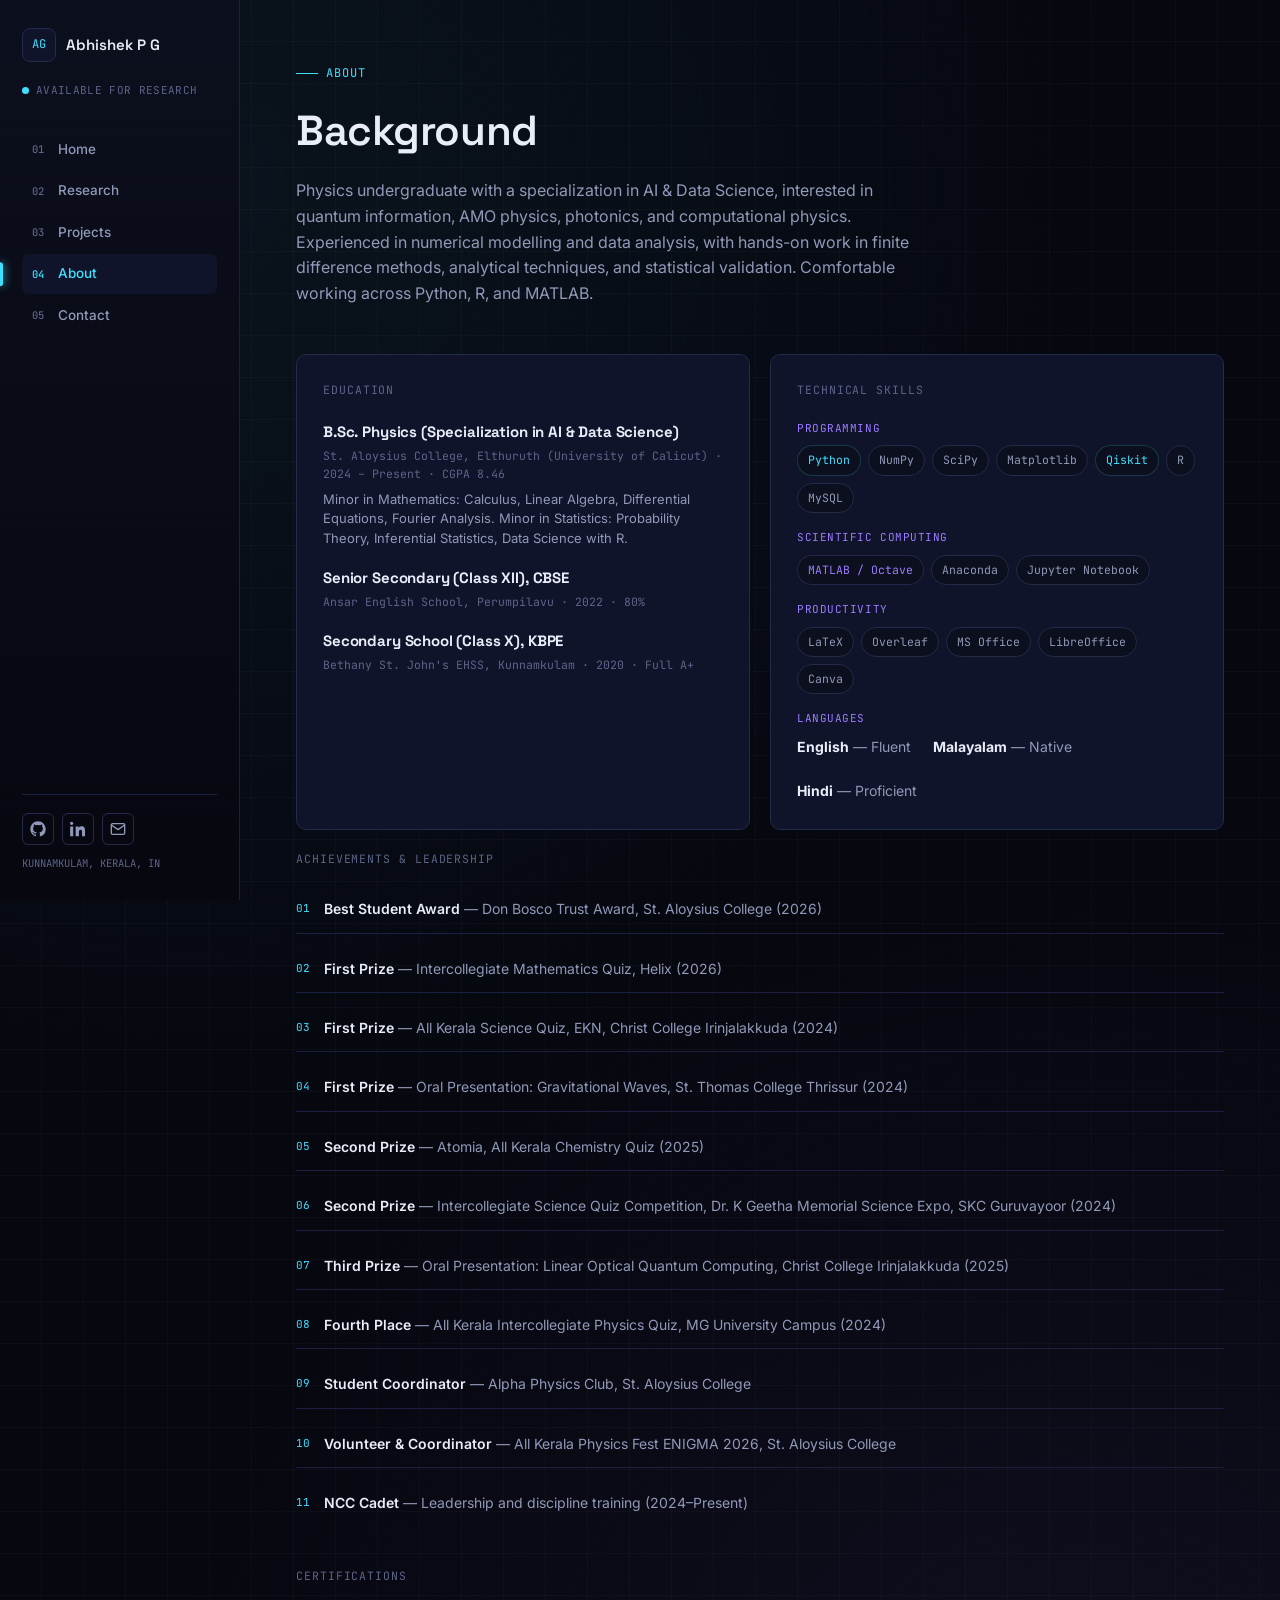
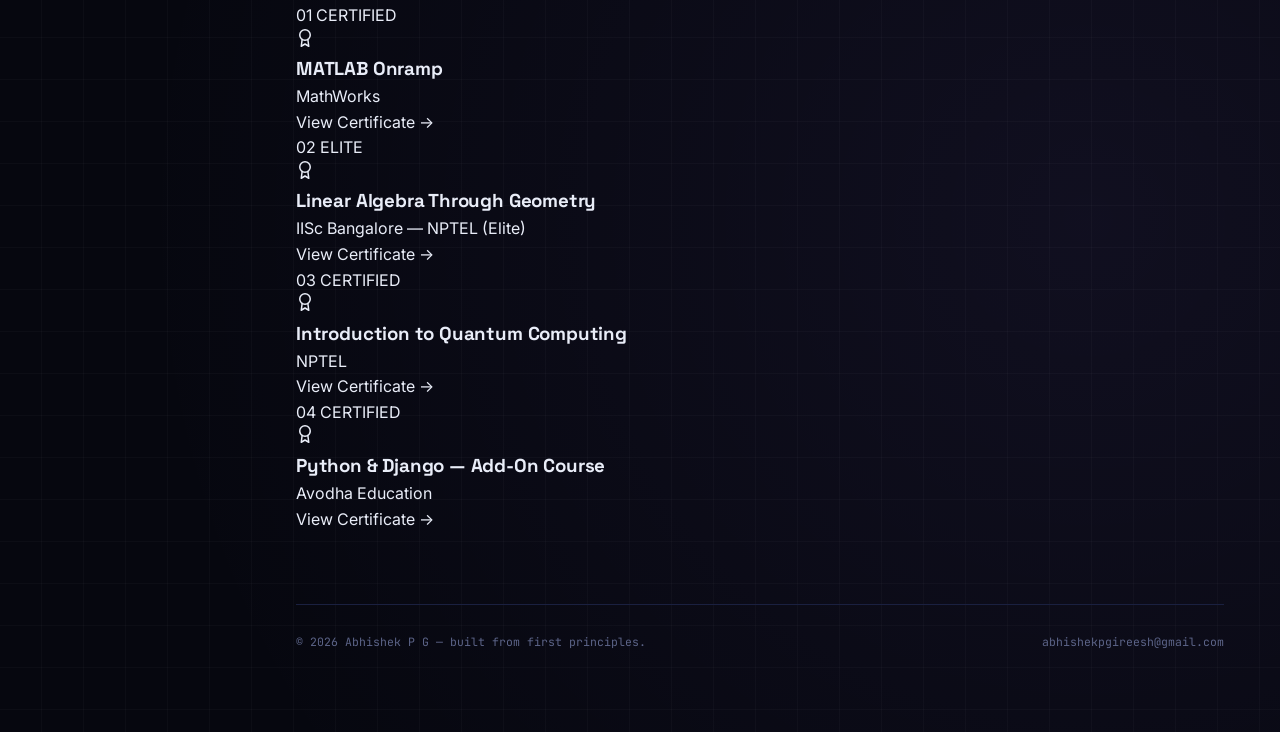
==== commit 2f547845: "Update about.html" ====
--- a/about.html
+++ b/about.html
@@ -135,46 +135,83 @@
         <div class="achv-item"><span class="achv-mark">11</span><span><b>NCC Cadet</b> — Leadership and discipline training (2024–Present)</span></div>
       </div>
 
-      <div class="section-label">Certifications</div>
-      <div class="cert-list">
-        <div class="cert-item">
-          <div class="cert-icon">
-            <svg width="16" height="16" viewBox="0 0 24 24" fill="none" stroke="currentColor" stroke-width="2" stroke-linecap="round" stroke-linejoin="round"><circle cx="12" cy="8" r="7"/><polyline points="8.21 13.89 7 23 12 20 17 23 15.79 13.88"/></svg>
-          </div>
-          <div>
-            <div class="cert-name">MATLAB Onramp</div>
-            <div class="cert-issuer">MathWorks</div>
-          </div>
-        </div>
-        <div class="cert-item">
-          <div class="cert-icon">
-            <svg width="16" height="16" viewBox="0 0 24 24" fill="none" stroke="currentColor" stroke-width="2" stroke-linecap="round" stroke-linejoin="round"><circle cx="12" cy="8" r="7"/><polyline points="8.21 13.89 7 23 12 20 17 23 15.79 13.88"/></svg>
-          </div>
-          <div>
-            <div class="cert-name">Linear Algebra Through Geometry</div>
-            <div class="cert-issuer">IISc Bangalore — NPTEL (Elite)</div>
-          </div>
-        </div>
-        <div class="cert-item">
-          <div class="cert-icon">
-            <svg width="16" height="16" viewBox="0 0 24 24" fill="none" stroke="currentColor" stroke-width="2" stroke-linecap="round" stroke-linejoin="round"><circle cx="12" cy="8" r="7"/><polyline points="8.21 13.89 7 23 12 20 17 23 15.79 13.88"/></svg>
-          </div>
-          <div>
-            <div class="cert-name">Introduction to Quantum Computing: Quantum Algorithms and Qiskit</div>
-            <div class="cert-issuer">NPTEL</div>
-          </div>
-        </div>
-        <div class="cert-item">
-          <div class="cert-icon">
-            <svg width="16" height="16" viewBox="0 0 24 24" fill="none" stroke="currentColor" stroke-width="2" stroke-linecap="round" stroke-linejoin="round"><circle cx="12" cy="8" r="7"/><polyline points="8.21 13.89 7 23 12 20 17 23 15.79 13.88"/></svg>
-          </div>
-          <div>
-            <div class="cert-name">Python &amp; Django — Add-On Course</div>
-            <div class="cert-issuer">Avodha Education</div>
-          </div>
-        </div>
-      </div>
-
+     <div class="section-label">Certifications</div>
+
+<div class="cert-grid">
+
+  <a class="cert-card" href="#" target="_blank" rel="noopener">
+    <div class="cert-card-top">
+      <span class="cert-number">01</span>
+      <span class="cert-status">CERTIFIED</span>
+    </div>
+    <div class="cert-icon">
+      <svg width="18" height="18" viewBox="0 0 24 24" fill="none"
+           stroke="currentColor" stroke-width="2" stroke-linecap="round"
+           stroke-linejoin="round">
+        <circle cx="12" cy="8" r="7"/>
+        <polyline points="8.21 13.89 7 23 12 20 17 23 15.79 13.88"/>
+      </svg>
+    </div>
+    <h3>MATLAB Onramp</h3>
+    <p>MathWorks</p>
+    <span class="cert-link">View Certificate →</span>
+  </a>
+
+  <a class="cert-card" href="#" target="_blank" rel="noopener">
+    <div class="cert-card-top">
+      <span class="cert-number">02</span>
+      <span class="cert-status">ELITE</span>
+    </div>
+    <div class="cert-icon violet">
+      <svg width="18" height="18" viewBox="0 0 24 24" fill="none"
+           stroke="currentColor" stroke-width="2" stroke-linecap="round"
+           stroke-linejoin="round">
+        <circle cx="12" cy="8" r="7"/>
+        <polyline points="8.21 13.89 7 23 12 20 17 23 15.79 13.88"/>
+      </svg>
+    </div>
+    <h3>Linear Algebra Through Geometry</h3>
+    <p>IISc Bangalore — NPTEL (Elite)</p>
+    <span class="cert-link">View Certificate →</span>
+  </a>
+
+  <a class="cert-card" href="#" target="_blank" rel="noopener">
+    <div class="cert-card-top">
+      <span class="cert-number">03</span>
+      <span class="cert-status">CERTIFIED</span>
+    </div>
+    <div class="cert-icon">
+      <svg width="18" height="18" viewBox="0 0 24 24" fill="none"
+           stroke="currentColor" stroke-width="2" stroke-linecap="round"
+           stroke-linejoin="round">
+        <circle cx="12" cy="8" r="7"/>
+        <polyline points="8.21 13.89 7 23 12 20 17 23 15.79 13.88"/>
+      </svg>
+    </div>
+    <h3>Introduction to Quantum Computing</h3>
+    <p>NPTEL</p>
+    <span class="cert-link">View Certificate →</span>
+  </a>
+
+  <a class="cert-card" href="#" target="_blank" rel="noopener">
+    <div class="cert-card-top">
+      <span class="cert-number">04</span>
+      <span class="cert-status">CERTIFIED</span>
+    </div>
+    <div class="cert-icon violet">
+      <svg width="18" height="18" viewBox="0 0 24 24" fill="none"
+           stroke="currentColor" stroke-width="2" stroke-linecap="round"
+           stroke-linejoin="round">
+        <circle cx="12" cy="8" r="7"/>
+        <polyline points="8.21 13.89 7 23 12 20 17 23 15.79 13.88"/>
+      </svg>
+    </div>
+    <h3>Python &amp; Django — Add-On Course</h3>
+    <p>Avodha Education</p>
+    <span class="cert-link">View Certificate →</span>
+  </a>
+
+</div>
       <footer class="site-footer">
         <div>© 2026 Abhishek P G — built from first principles.</div>
         <div><a href="contact.html">abhishekpgireesh@gmail.com</a></div>
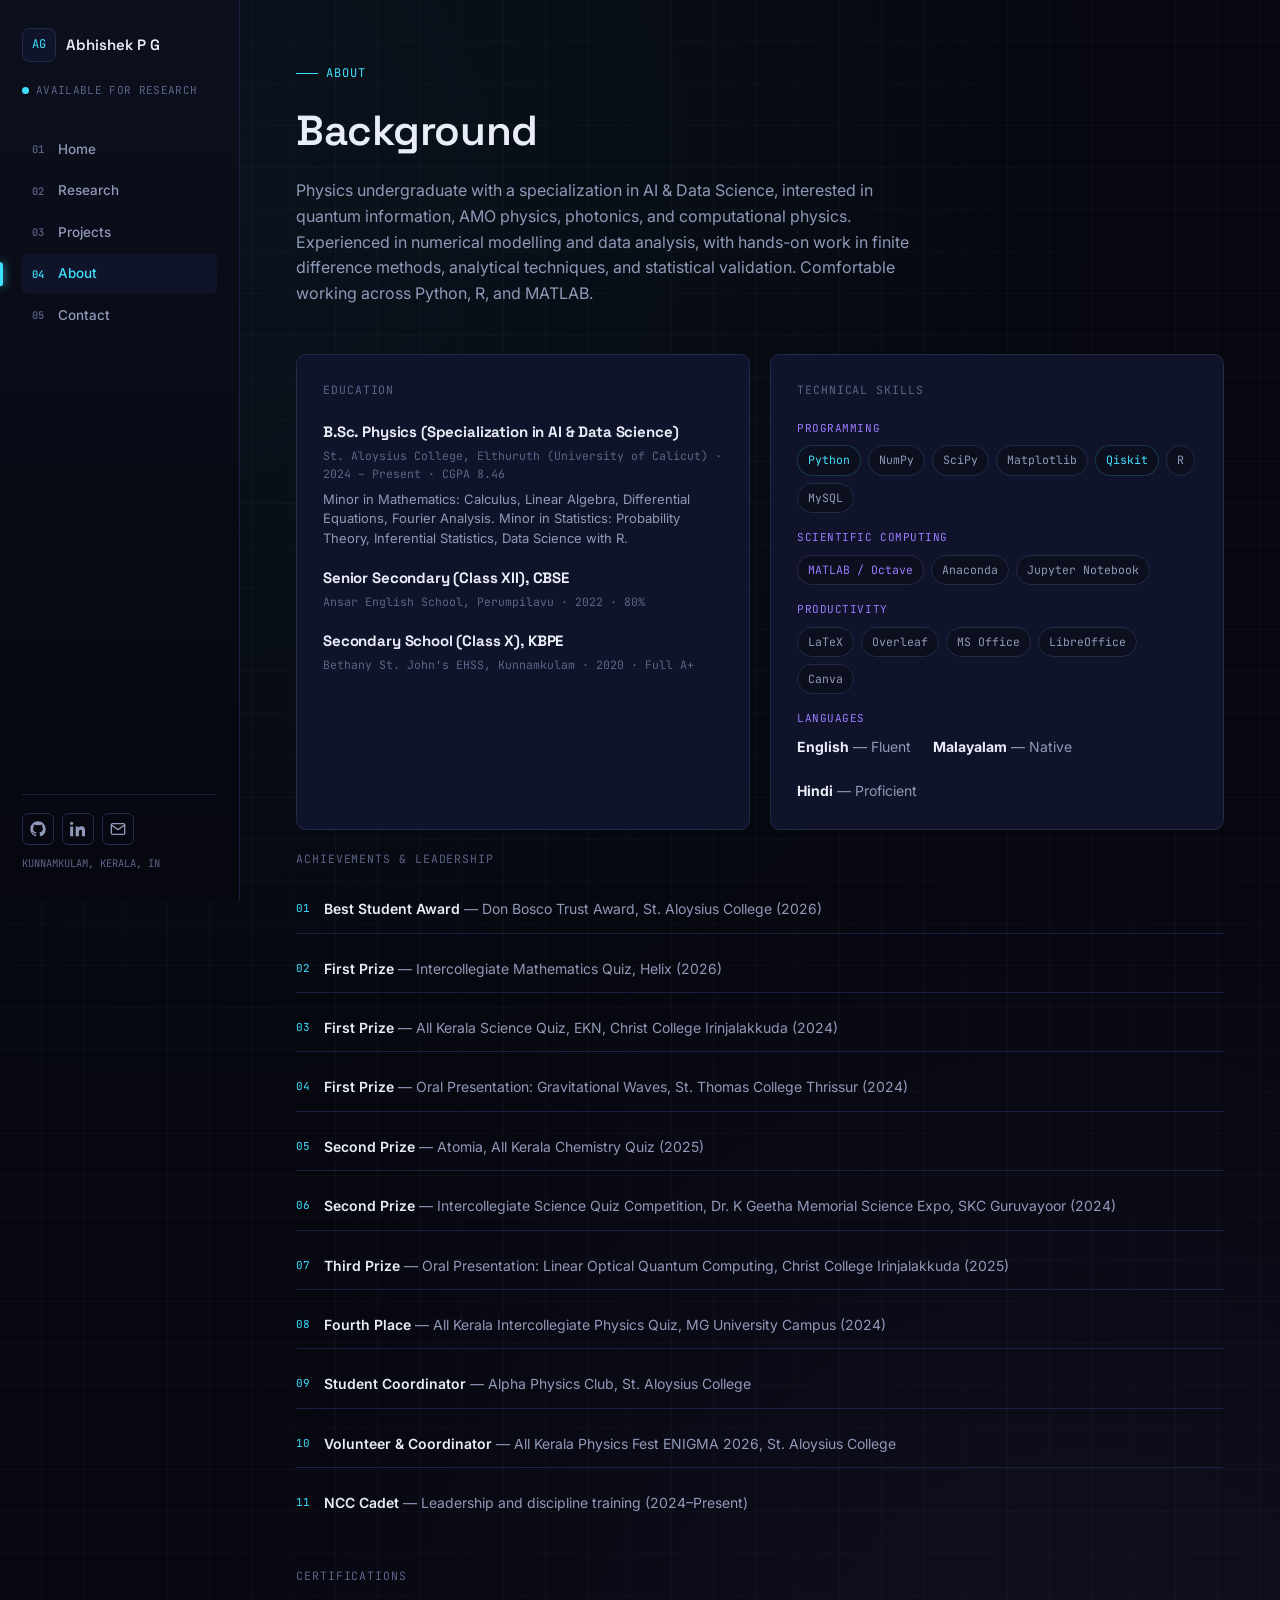
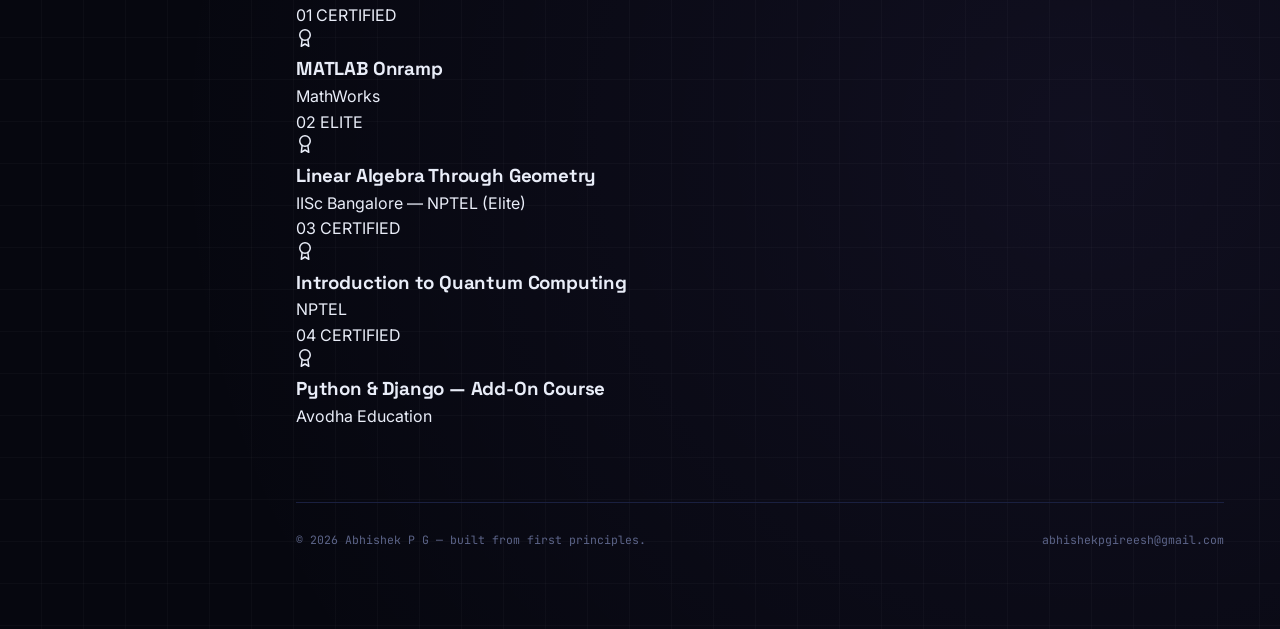
==== commit 36a54c6f: "Update about.html" ====
--- a/about.html
+++ b/about.html
@@ -154,7 +154,6 @@
     </div>
     <h3>MATLAB Onramp</h3>
     <p>MathWorks</p>
-    <span class="cert-link">View Certificate →</span>
   </a>
 
   <a class="cert-card" href="#" target="_blank" rel="noopener">
@@ -172,7 +171,7 @@
     </div>
     <h3>Linear Algebra Through Geometry</h3>
     <p>IISc Bangalore — NPTEL (Elite)</p>
-    <span class="cert-link">View Certificate →</span>
+    
   </a>
 
   <a class="cert-card" href="#" target="_blank" rel="noopener">
@@ -190,7 +189,7 @@
     </div>
     <h3>Introduction to Quantum Computing</h3>
     <p>NPTEL</p>
-    <span class="cert-link">View Certificate →</span>
+    
   </a>
 
   <a class="cert-card" href="#" target="_blank" rel="noopener">
@@ -208,7 +207,7 @@
     </div>
     <h3>Python &amp; Django — Add-On Course</h3>
     <p>Avodha Education</p>
-    <span class="cert-link">View Certificate →</span>
+    
   </a>
 
 </div>
--- a/style.css
+++ b/style.css
@@ -655,4 +655,136 @@
 .contact-row:hover{ transform: translateX(4px); }
 .contact-row:first-child{ padding-top: 4px; }
 .contact-icon{
-  width: 38px; height: 3+  width: 38px; height: 3
+
+/* ---------- certification cards ---------- */
+
+.cert-grid{
+  display: grid;
+  grid-template-columns: repeat(2, 1fr);
+  gap: 16px;
+  margin-bottom: 20px;
+}
+
+.cert-card{
+  position: relative;
+  display: flex;
+  flex-direction: column;
+  min-height: 220px;
+  padding: 22px;
+  background: var(--surface);
+  border: 1px solid var(--border);
+  border-radius: var(--radius);
+  overflow: hidden;
+  transition:
+    transform .2s var(--ease),
+    border-color .2s var(--ease),
+    background .2s var(--ease);
+}
+
+.cert-card::before{
+  content: '';
+  position: absolute;
+  top: 0;
+  left: 0;
+  width: 100%;
+  height: 1px;
+  background: linear-gradient(
+    90deg,
+    transparent,
+    var(--cyan),
+    transparent
+  );
+  opacity: 0;
+  transition: opacity .2s var(--ease);
+}
+
+.cert-card:hover{
+  transform: translateY(-3px);
+  border-color: var(--cyan-dim);
+  background: var(--surface-2);
+}
+
+.cert-card:hover::before{
+  opacity: 1;
+}
+
+.cert-card-top{
+  display: flex;
+  align-items: center;
+  justify-content: space-between;
+  margin-bottom: 20px;
+}
+
+.cert-number{
+  font-family: var(--font-mono);
+  font-size: 10.5px;
+  color: var(--text-faint);
+}
+
+.cert-status{
+  font-family: var(--font-mono);
+  font-size: 9.5px;
+  letter-spacing: .06em;
+  color: var(--cyan);
+  border: 1px solid var(--cyan-dim);
+  padding: 4px 7px;
+  border-radius: 4px;
+  background: rgba(63,224,255,.04);
+}
+
+.cert-icon{
+  width: 40px;
+  height: 40px;
+  display: flex;
+  align-items: center;
+  justify-content: center;
+  margin-bottom: 16px;
+  border-radius: var(--radius-sm);
+  color: var(--cyan);
+  background: var(--bg-elevated);
+  border: 1px solid var(--cyan-dim);
+}
+
+.cert-icon.violet{
+  color: var(--violet);
+  border-color: var(--violet-dim);
+}
+
+.cert-card h3{
+  font-size: 16px;
+  line-height: 1.35;
+  margin-bottom: 6px;
+  color: var(--text);
+}
+
+.cert-card p{
+  font-size: 12.5px;
+  line-height: 1.45;
+  color: var(--text-dim);
+}
+
+.cert-link{
+  margin-top: auto;
+  padding-top: 18px;
+  font-family: var(--font-mono);
+  font-size: 10.5px;
+  color: var(--text-faint);
+  transition: color .15s var(--ease);
+}
+
+.cert-card:hover .cert-link{
+  color: var(--cyan);
+}
+
+/* ---------- certification cards responsive ---------- */
+
+@media (max-width: 700px){
+  .cert-grid{
+    grid-template-columns: 1fr;
+  }
+
+  .cert-card{
+    min-height: 200px;
+  }
+}
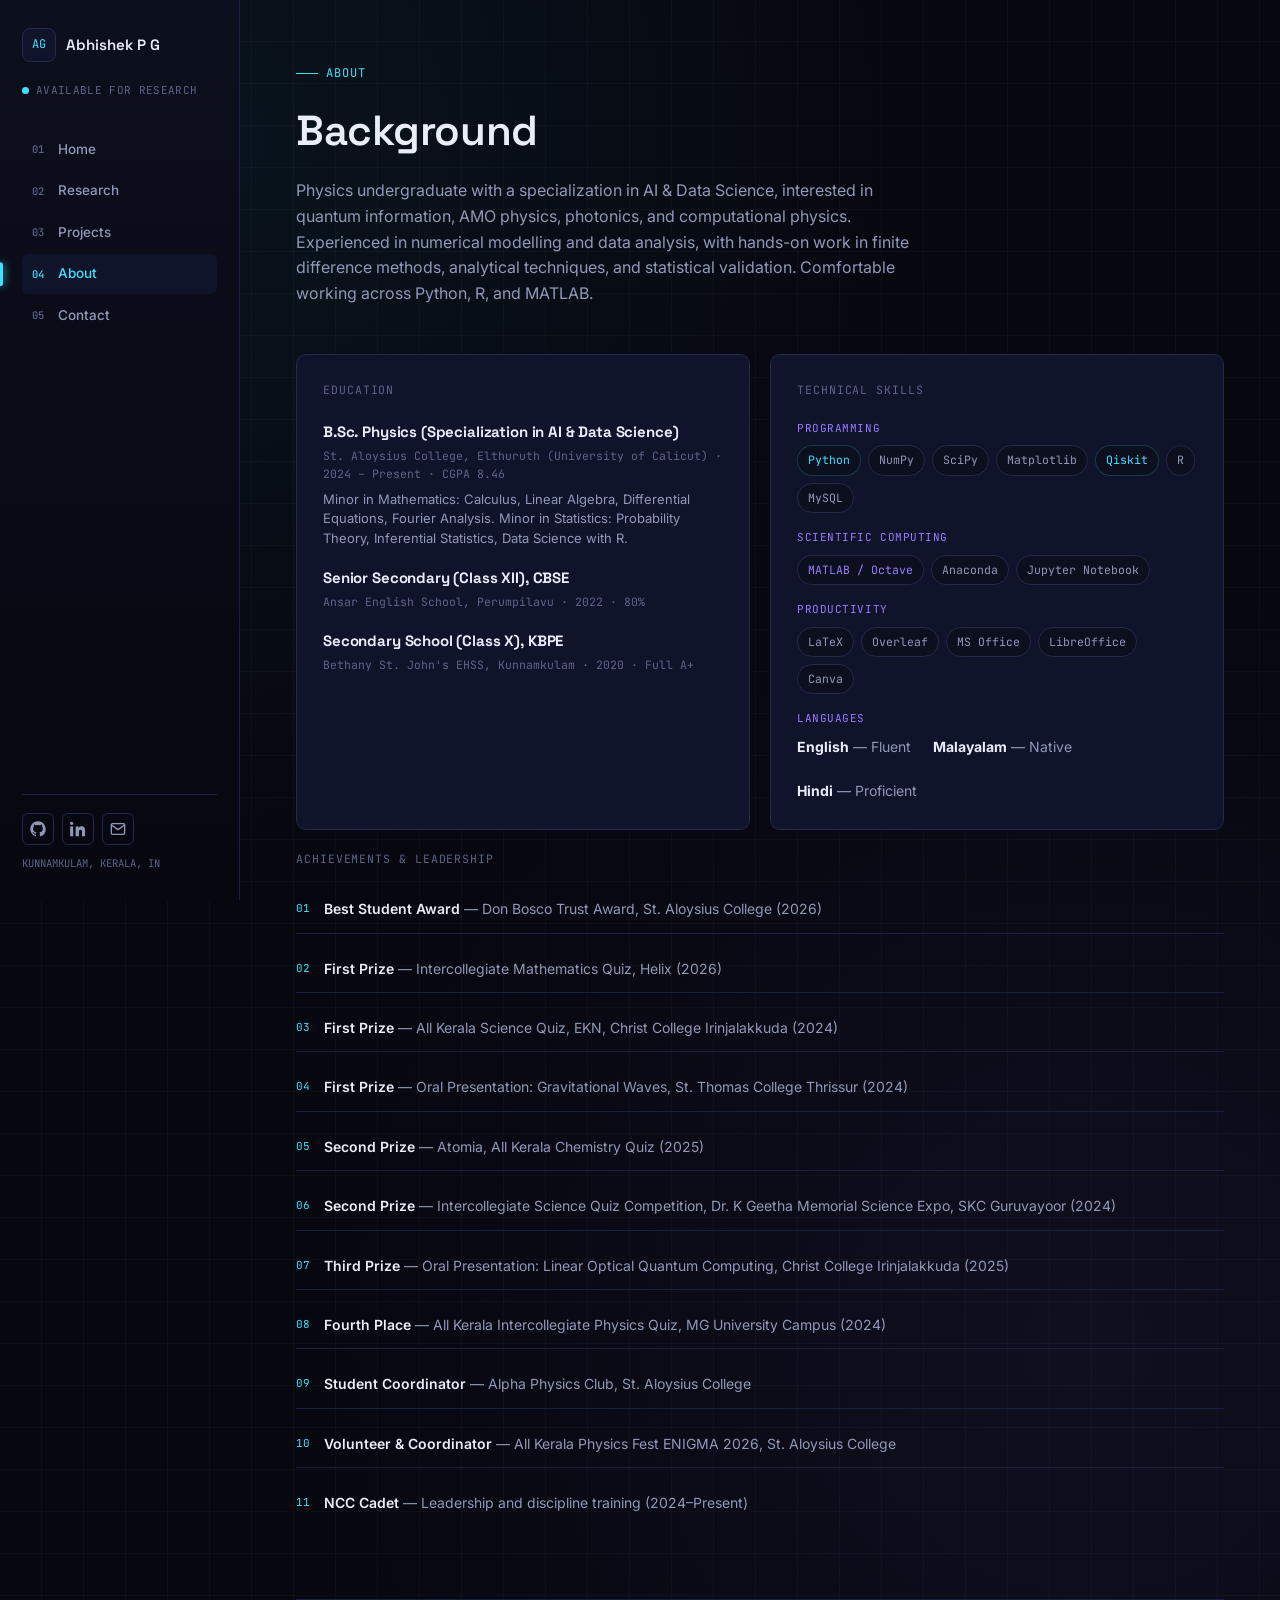
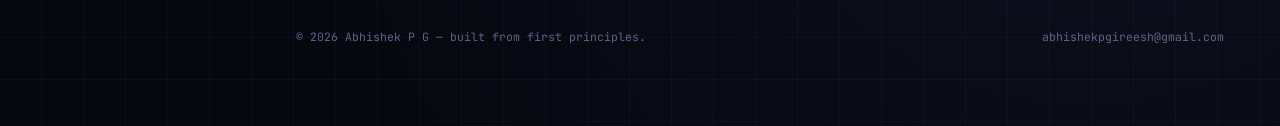
==== commit 6ef10e76: "Update about.html" ====
--- a/about.html
+++ b/about.html
@@ -135,82 +135,7 @@
         <div class="achv-item"><span class="achv-mark">11</span><span><b>NCC Cadet</b> — Leadership and discipline training (2024–Present)</span></div>
       </div>
 
-     <div class="section-label">Certifications</div>
-
-<div class="cert-grid">
-
-  <a class="cert-card" href="#" target="_blank" rel="noopener">
-    <div class="cert-card-top">
-      <span class="cert-number">01</span>
-      <span class="cert-status">CERTIFIED</span>
-    </div>
-    <div class="cert-icon">
-      <svg width="18" height="18" viewBox="0 0 24 24" fill="none"
-           stroke="currentColor" stroke-width="2" stroke-linecap="round"
-           stroke-linejoin="round">
-        <circle cx="12" cy="8" r="7"/>
-        <polyline points="8.21 13.89 7 23 12 20 17 23 15.79 13.88"/>
-      </svg>
-    </div>
-    <h3>MATLAB Onramp</h3>
-    <p>MathWorks</p>
-  </a>
-
-  <a class="cert-card" href="#" target="_blank" rel="noopener">
-    <div class="cert-card-top">
-      <span class="cert-number">02</span>
-      <span class="cert-status">ELITE</span>
-    </div>
-    <div class="cert-icon violet">
-      <svg width="18" height="18" viewBox="0 0 24 24" fill="none"
-           stroke="currentColor" stroke-width="2" stroke-linecap="round"
-           stroke-linejoin="round">
-        <circle cx="12" cy="8" r="7"/>
-        <polyline points="8.21 13.89 7 23 12 20 17 23 15.79 13.88"/>
-      </svg>
-    </div>
-    <h3>Linear Algebra Through Geometry</h3>
-    <p>IISc Bangalore — NPTEL (Elite)</p>
-    
-  </a>
-
-  <a class="cert-card" href="#" target="_blank" rel="noopener">
-    <div class="cert-card-top">
-      <span class="cert-number">03</span>
-      <span class="cert-status">CERTIFIED</span>
-    </div>
-    <div class="cert-icon">
-      <svg width="18" height="18" viewBox="0 0 24 24" fill="none"
-           stroke="currentColor" stroke-width="2" stroke-linecap="round"
-           stroke-linejoin="round">
-        <circle cx="12" cy="8" r="7"/>
-        <polyline points="8.21 13.89 7 23 12 20 17 23 15.79 13.88"/>
-      </svg>
-    </div>
-    <h3>Introduction to Quantum Computing</h3>
-    <p>NPTEL</p>
-    
-  </a>
-
-  <a class="cert-card" href="#" target="_blank" rel="noopener">
-    <div class="cert-card-top">
-      <span class="cert-number">04</span>
-      <span class="cert-status">CERTIFIED</span>
-    </div>
-    <div class="cert-icon violet">
-      <svg width="18" height="18" viewBox="0 0 24 24" fill="none"
-           stroke="currentColor" stroke-width="2" stroke-linecap="round"
-           stroke-linejoin="round">
-        <circle cx="12" cy="8" r="7"/>
-        <polyline points="8.21 13.89 7 23 12 20 17 23 15.79 13.88"/>
-      </svg>
-    </div>
-    <h3>Python &amp; Django — Add-On Course</h3>
-    <p>Avodha Education</p>
-    
-  </a>
-
-</div>
+     
       <footer class="site-footer">
         <div>© 2026 Abhishek P G — built from first principles.</div>
         <div><a href="contact.html">abhishekpgireesh@gmail.com</a></div>
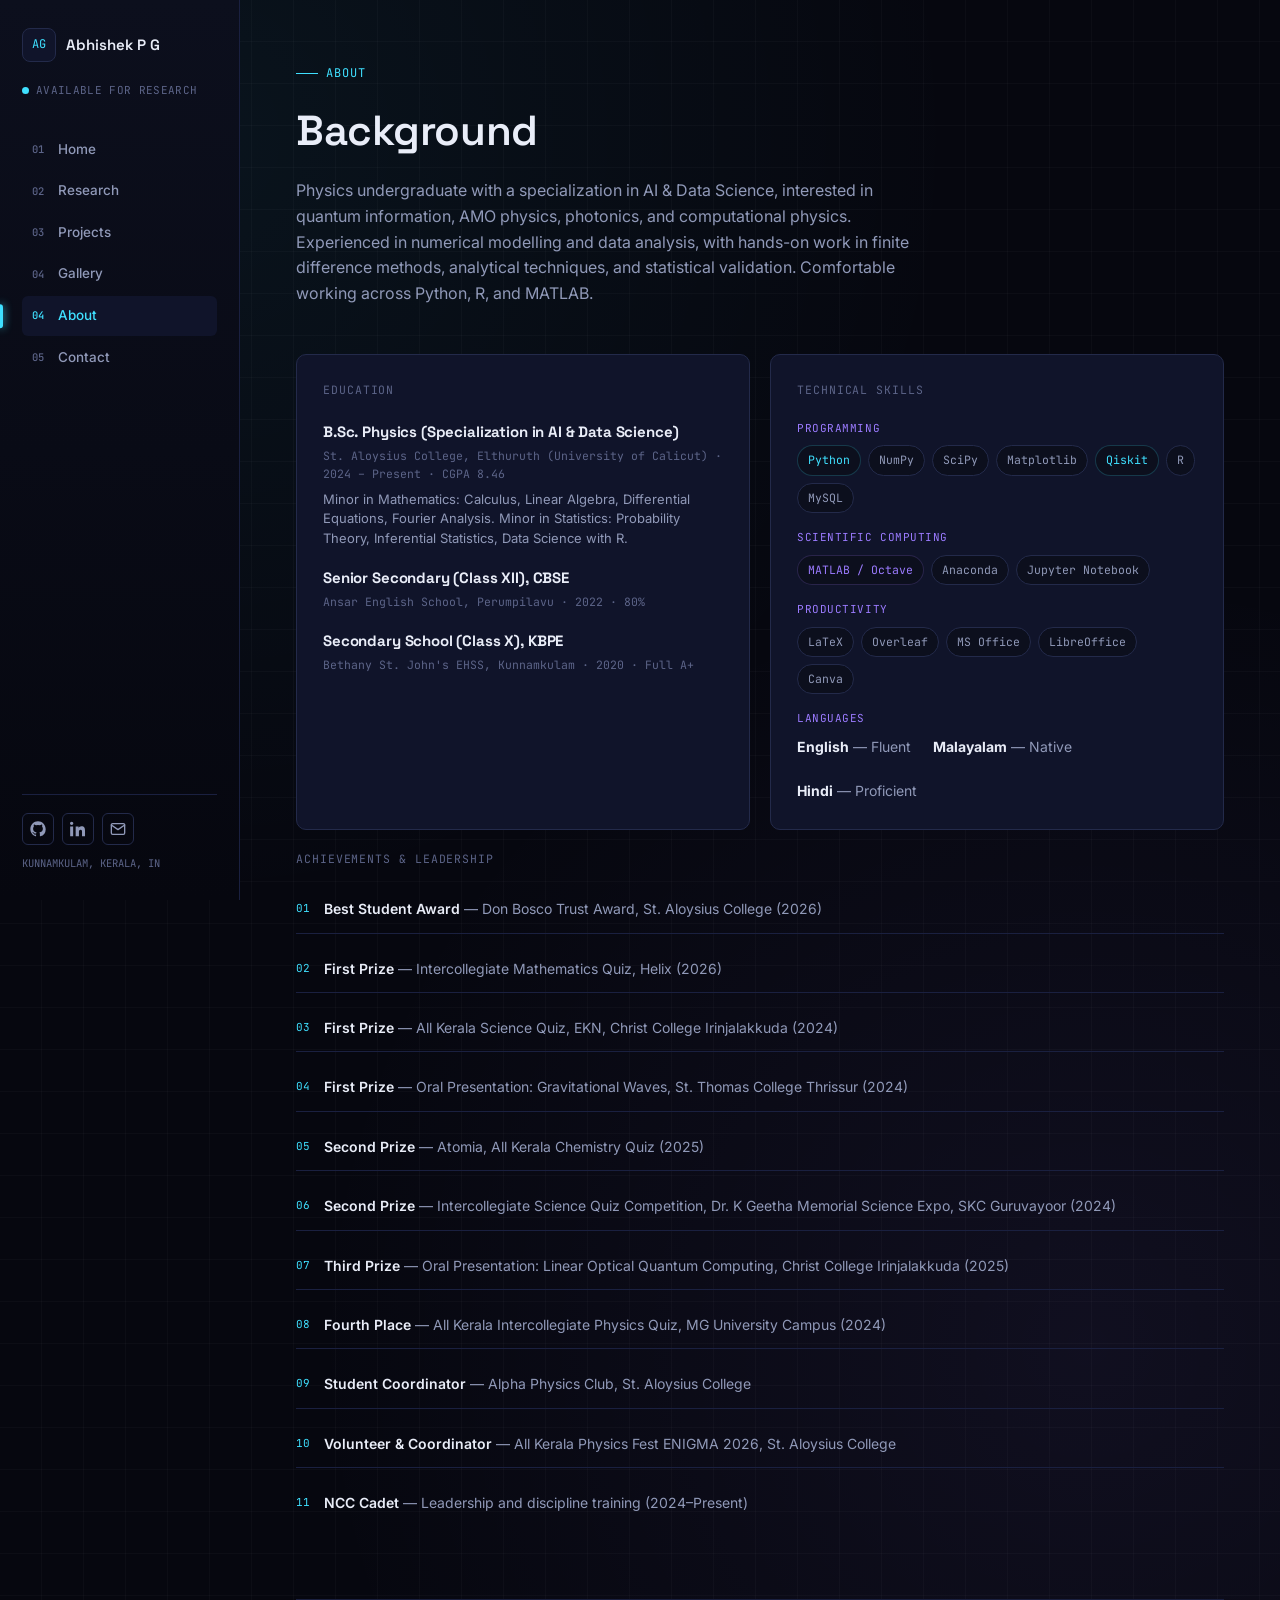
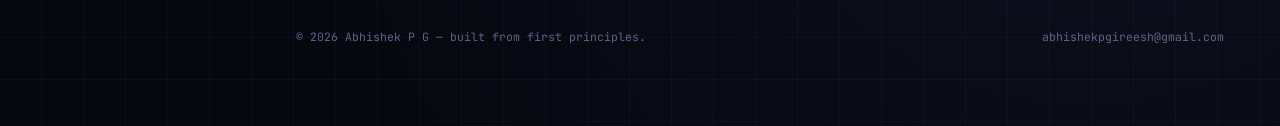
==== commit 5236d49b: "Add Gallery link to navigation menu" ====
--- a/about.html
+++ b/about.html
@@ -45,6 +45,7 @@
       <a href="index.html"><span class="idx">01</span>Home</a>
       <a href="research.html"><span class="idx">02</span>Research</a>
       <a href="projects.html"><span class="idx">03</span>Projects</a>
+      <a href="gallery.html"><span class="idx">04</span>Gallery</a>
       <a href="about.html"><span class="idx">04</span>About</a>
       <a href="contact.html"><span class="idx">05</span>Contact</a>
     </nav>
--- a/style.css
+++ b/style.css
@@ -655,136 +655,323 @@
 .contact-row:hover{ transform: translateX(4px); }
 .contact-row:first-child{ padding-top: 4px; }
 .contact-icon{
-  width: 38px; height: 3
-
-/* ---------- certification cards ---------- */
-
+  width: 38px; height: 38px; flex-shrink: 0;
+  border: 1px solid var(--border); border-radius: var(--radius-sm);
+  display: flex; align-items: center; justify-content: center;
+  color: var(--cyan);
+}
+.contact-label{ font-family: var(--font-mono); font-size: 10.5px; color: var(--text-faint); text-transform: uppercase; letter-spacing: 0.05em; margin-bottom: 3px; }
+.contact-value{ font-size: 15px; font-weight: 500; }
+.contact-note{
+  margin-top: 28px;
+  font-size: 13px;
+  color: var(--text-faint);
+  line-height: 1.6;
+}
+.availability-card{
+  background: linear-gradient(160deg, rgba(63,224,255,0.06), rgba(155,123,255,0.05));
+}
+.availability-card h4{ font-size: 15px; margin-bottom: 10px; }
+.availability-card p{ font-size: 13.5px; color: var(--text-dim); line-height: 1.6; margin-bottom: 18px; }
+
+/* --- report link (research timeline) --- */
+.tl-report-link{
+  display: inline-flex;
+  align-items: center;
+  gap: 7px;
+  margin-top: 14px;
+  font-family: var(--font-mono);
+  font-size: 12px;
+  color: var(--cyan);
+  border: 1px solid var(--cyan-dim);
+  padding: 7px 13px;
+  border-radius: 100px;
+  transition: all .15s var(--ease);
+}
+.tl-report-link:hover{ background: rgba(63,224,255,0.08); border-color: var(--cyan); }
+.tl-report-link svg{ flex-shrink: 0; }
+
+/* --- project team --- */
+.project-team{
+  margin-top: 22px;
+  padding-top: 20px;
+  border-top: 1px solid var(--border-soft);
+}
+.team-grid{ display: flex; flex-wrap: wrap; gap: 10px; }
+.team-member{
+  display: inline-flex;
+  align-items: center;
+  gap: 8px;
+  padding: 8px 14px;
+  border: 1px solid var(--border);
+  border-radius: 100px;
+  font-size: 13px;
+  color: var(--text-dim);
+  background: var(--bg-elevated);
+  transition: all .15s var(--ease);
+}
+.team-member svg{ color: var(--text-faint); flex-shrink: 0; transition: color .15s var(--ease); }
+.team-member:hover{ color: var(--cyan); border-color: var(--cyan-dim); }
+.team-member:hover svg{ color: var(--cyan); }
+
+/* ============================================================
+   404 page
+   ============================================================ */
+.error-shell{
+  min-height: 100vh;
+  display: flex;
+  flex-direction: column;
+  align-items: center;
+  justify-content: center;
+  text-align: center;
+  padding: 40px 24px;
+}
+.error-code{
+  font-family: var(--font-display);
+  font-size: clamp(80px, 16vw, 160px);
+  font-weight: 700;
+  line-height: 1;
+  background: linear-gradient(100deg, var(--cyan), var(--violet));
+  -webkit-background-clip: text;
+  background-clip: text;
+  color: transparent;
+  margin-bottom: 6px;
+}
+.error-title{
+  font-family: var(--font-display);
+  font-size: 22px;
+  font-weight: 600;
+  margin-bottom: 10px;
+}
+.error-sub{
+  color: var(--text-dim);
+  font-size: 14.5px;
+  max-width: 380px;
+  margin-bottom: 30px;
+  line-height: 1.6;
+}
+.error-links{
+  display: flex;
+  gap: 10px;
+  flex-wrap: wrap;
+  justify-content: center;
+  margin-top: 14px;
+}
+.error-links a{
+  font-family: var(--font-mono);
+  font-size: 12px;
+  color: var(--text-dim);
+  border: 1px solid var(--border);
+  padding: 7px 14px;
+  border-radius: 100px;
+  transition: all .15s var(--ease);
+}
+.error-links a:hover{ color: var(--cyan); border-color: var(--cyan-dim); }
+
+/* --- certifications --- */
 .cert-grid{
   display: grid;
   grid-template-columns: repeat(2, 1fr);
-  gap: 16px;
-  margin-bottom: 20px;
-}
-
-.cert-card{
-  position: relative;
-  display: flex;
-  flex-direction: column;
-  min-height: 220px;
-  padding: 22px;
+  gap: 14px;
+  margin-bottom: 40px;
+}
+@media (max-width: 700px){ .cert-grid{ grid-template-columns: 1fr; } }
+.cert-box{
+  background: var(--surface);
+  border: 1px solid var(--border);
+  border-radius: var(--radius);
+  padding: 18px;
+  transition: all .18s var(--ease);
+}
+.cert-box:hover{ border-color: var(--violet-dim); transform: translateY(-2px); }
+.cert-icon{
+  width: 36px; height: 36px; flex-shrink: 0;
+  border: 1px solid var(--border);
+  border-radius: var(--radius-sm);
+  display: flex; align-items: center; justify-content: center;
+  color: var(--violet);
+  margin-bottom: 14px;
+}
+.cert-name{ font-size: 14px; font-weight: 600; color: var(--text); margin-bottom: 5px; line-height: 1.4; }
+.cert-issuer{ font-family: var(--font-mono); font-size: 11.5px; color: var(--text-faint); }
+
+/* ============================================================
+   GALLERY — certifications showcase + special moments
+   ============================================================ */
+.gallery-intro{ margin-bottom: 44px; }
+
+/* --- certificate cards --- */
+.cert-showcase-grid{
+  display: grid;
+  grid-template-columns: repeat(3, 1fr);
+  gap: 18px;
+  margin-bottom: 70px;
+}
+@media (max-width: 900px){ .cert-showcase-grid{ grid-template-columns: repeat(2, 1fr); } }
+@media (max-width: 560px){ .cert-showcase-grid{ grid-template-columns: 1fr; } }
+
+.cert-showcase-card{
   background: var(--surface);
   border: 1px solid var(--border);
   border-radius: var(--radius);
   overflow: hidden;
-  transition:
-    transform .2s var(--ease),
-    border-color .2s var(--ease),
-    background .2s var(--ease);
-}
-
-.cert-card::before{
+  transition: all .18s var(--ease);
+}
+.cert-showcase-card:hover{ border-color: var(--violet-dim); transform: translateY(-2px); }
+
+.cert-thumb{
+  display: block;
+  width: 100%;
+  aspect-ratio: 4 / 3;
+  border: none;
+  padding: 0;
+  cursor: zoom-in;
+  background: var(--bg-elevated);
+  position: relative;
+  overflow: hidden;
+}
+.cert-thumb img{
+  width: 100%; height: 100%;
+  object-fit: cover;
+  display: block;
+  transition: transform .3s var(--ease);
+}
+.cert-thumb:hover img{ transform: scale(1.04); }
+.cert-thumb::after{
+  content: 'View full size';
+  position: absolute;
+  inset: auto 0 0 0;
+  padding: 8px 12px;
+  font-family: var(--font-mono);
+  font-size: 10.5px;
+  color: var(--text);
+  background: linear-gradient(0deg, rgba(6,7,15,0.85), transparent);
+  opacity: 0;
+  transition: opacity .18s var(--ease);
+  text-align: left;
+}
+.cert-thumb:hover::after{ opacity: 1; }
+
+/* graceful placeholder when an image hasn't been added yet */
+.cert-thumb.img-missing{ cursor: default; }
+.cert-thumb.img-missing::after{ content: none; }
+.cert-thumb.img-missing::before{
+  content: 'Certificate preview';
+  position: absolute; inset: 0;
+  display: flex; align-items: center; justify-content: center;
+  font-family: var(--font-mono);
+  font-size: 11px;
+  color: var(--text-faint);
+  background:
+    repeating-linear-gradient(45deg, transparent, transparent 10px, rgba(255,255,255,0.02) 10px, rgba(255,255,255,0.02) 20px),
+    var(--bg-elevated);
+}
+
+.cert-showcase-body{ padding: 16px 18px 18px; }
+.cert-showcase-name{ font-size: 14px; font-weight: 600; color: var(--text); margin-bottom: 4px; line-height: 1.4; }
+.cert-showcase-issuer{ font-family: var(--font-mono); font-size: 11px; color: var(--text-faint); margin-bottom: 12px; }
+.cert-pdf-link{
+  display: inline-flex; align-items: center; gap: 6px;
+  font-family: var(--font-mono); font-size: 11.5px;
+  color: var(--cyan);
+}
+.cert-pdf-link:hover{ text-decoration: underline; }
+
+/* --- special moments --- */
+.moments-grid{
+  display: grid;
+  grid-template-columns: repeat(3, 1fr);
+  gap: 14px;
+  margin-bottom: 20px;
+}
+@media (max-width: 900px){ .moments-grid{ grid-template-columns: repeat(2, 1fr); } }
+@media (max-width: 560px){ .moments-grid{ grid-template-columns: 1fr; } }
+
+.moment-tile{
+  display: block;
+  width: 100%;
+  aspect-ratio: 1 / 1;
+  border: 1px solid var(--border);
+  border-radius: var(--radius);
+  padding: 0;
+  cursor: zoom-in;
+  background: var(--bg-elevated);
+  position: relative;
+  overflow: hidden;
+  transition: border-color .18s var(--ease);
+}
+.moment-tile:hover{ border-color: var(--cyan-dim); }
+.moment-tile img{
+  width: 100%; height: 100%;
+  object-fit: cover;
+  display: block;
+  transition: transform .35s var(--ease);
+}
+.moment-tile:hover img{ transform: scale(1.06); }
+.moment-caption{
+  position: absolute; inset: auto 0 0 0;
+  padding: 12px 14px 10px;
+  background: linear-gradient(0deg, rgba(6,7,15,0.92), transparent);
+  font-size: 12px;
+  color: var(--text);
+  text-align: left;
+  opacity: 0;
+  transform: translateY(6px);
+  transition: all .2s var(--ease);
+}
+.moment-tile:hover .moment-caption{ opacity: 1; transform: translateY(0); }
+
+.moment-tile.img-missing{ cursor: default; }
+.moment-tile.img-missing img{ display: none; }
+.moment-tile.img-missing .moment-caption{ opacity: 1; transform: none; background: none; }
+.moment-tile.img-missing::before{
   content: '';
-  position: absolute;
-  top: 0;
-  left: 0;
-  width: 100%;
-  height: 1px;
-  background: linear-gradient(
-    90deg,
-    transparent,
-    var(--cyan),
-    transparent
-  );
-  opacity: 0;
-  transition: opacity .2s var(--ease);
-}
-
-.cert-card:hover{
-  transform: translateY(-3px);
-  border-color: var(--cyan-dim);
-  background: var(--surface-2);
-}
-
-.cert-card:hover::before{
-  opacity: 1;
-}
-
-.cert-card-top{
-  display: flex;
-  align-items: center;
-  justify-content: space-between;
-  margin-bottom: 20px;
-}
-
-.cert-number{
-  font-family: var(--font-mono);
-  font-size: 10.5px;
-  color: var(--text-faint);
-}
-
-.cert-status{
-  font-family: var(--font-mono);
-  font-size: 9.5px;
-  letter-spacing: .06em;
-  color: var(--cyan);
-  border: 1px solid var(--cyan-dim);
-  padding: 4px 7px;
-  border-radius: 4px;
-  background: rgba(63,224,255,.04);
-}
-
-.cert-icon{
-  width: 40px;
-  height: 40px;
+  position: absolute; inset: 0;
+  background:
+    repeating-linear-gradient(45deg, transparent, transparent 10px, rgba(255,255,255,0.02) 10px, rgba(255,255,255,0.02) 20px),
+    var(--bg-elevated);
+}
+
+/* --- lightbox --- */
+.lightbox{
+  position: fixed; inset: 0;
+  background: rgba(4,5,10,0.92);
   display: flex;
   align-items: center;
   justify-content: center;
-  margin-bottom: 16px;
-  border-radius: var(--radius-sm);
-  color: var(--cyan);
-  background: var(--bg-elevated);
-  border: 1px solid var(--cyan-dim);
-}
-
-.cert-icon.violet{
-  color: var(--violet);
-  border-color: var(--violet-dim);
-}
-
-.cert-card h3{
-  font-size: 16px;
-  line-height: 1.35;
-  margin-bottom: 6px;
+  padding: 40px 24px;
+  opacity: 0;
+  pointer-events: none;
+  transition: opacity .2s var(--ease);
+  z-index: 1000;
+}
+.lightbox.open{ opacity: 1; pointer-events: auto; }
+.lightbox-img{
+  max-width: min(900px, 92vw);
+  max-height: 78vh;
+  border-radius: 10px;
+  border: 1px solid var(--border);
+  box-shadow: 0 30px 80px -20px rgba(0,0,0,0.6);
+}
+.lightbox-caption{
+  position: absolute;
+  bottom: 34px; left: 0; right: 0;
+  text-align: center;
+  font-family: var(--font-mono);
+  font-size: 12.5px;
+  color: var(--text-dim);
+}
+.lightbox-close{
+  position: absolute; top: 22px; right: 26px;
+  width: 40px; height: 40px;
+  border-radius: 50%;
+  border: 1px solid var(--border);
+  background: var(--surface);
   color: var(--text);
-}
-
-.cert-card p{
-  font-size: 12.5px;
-  line-height: 1.45;
-  color: var(--text-dim);
-}
-
-.cert-link{
-  margin-top: auto;
-  padding-top: 18px;
-  font-family: var(--font-mono);
-  font-size: 10.5px;
-  color: var(--text-faint);
-  transition: color .15s var(--ease);
-}
-
-.cert-card:hover .cert-link{
-  color: var(--cyan);
-}
-
-/* ---------- certification cards responsive ---------- */
-
-@media (max-width: 700px){
-  .cert-grid{
-    grid-template-columns: 1fr;
-  }
-
-  .cert-card{
-    min-height: 200px;
-  }
-}+  font-size: 20px;
+  line-height: 1;
+  cursor: pointer;
+  display: flex; align-items: center; justify-content: center;
+  transition: all .15s var(--ease);
+}
+.lightbox-close:hover{ color: var(--cyan); border-color: var(--cyan-dim); }
